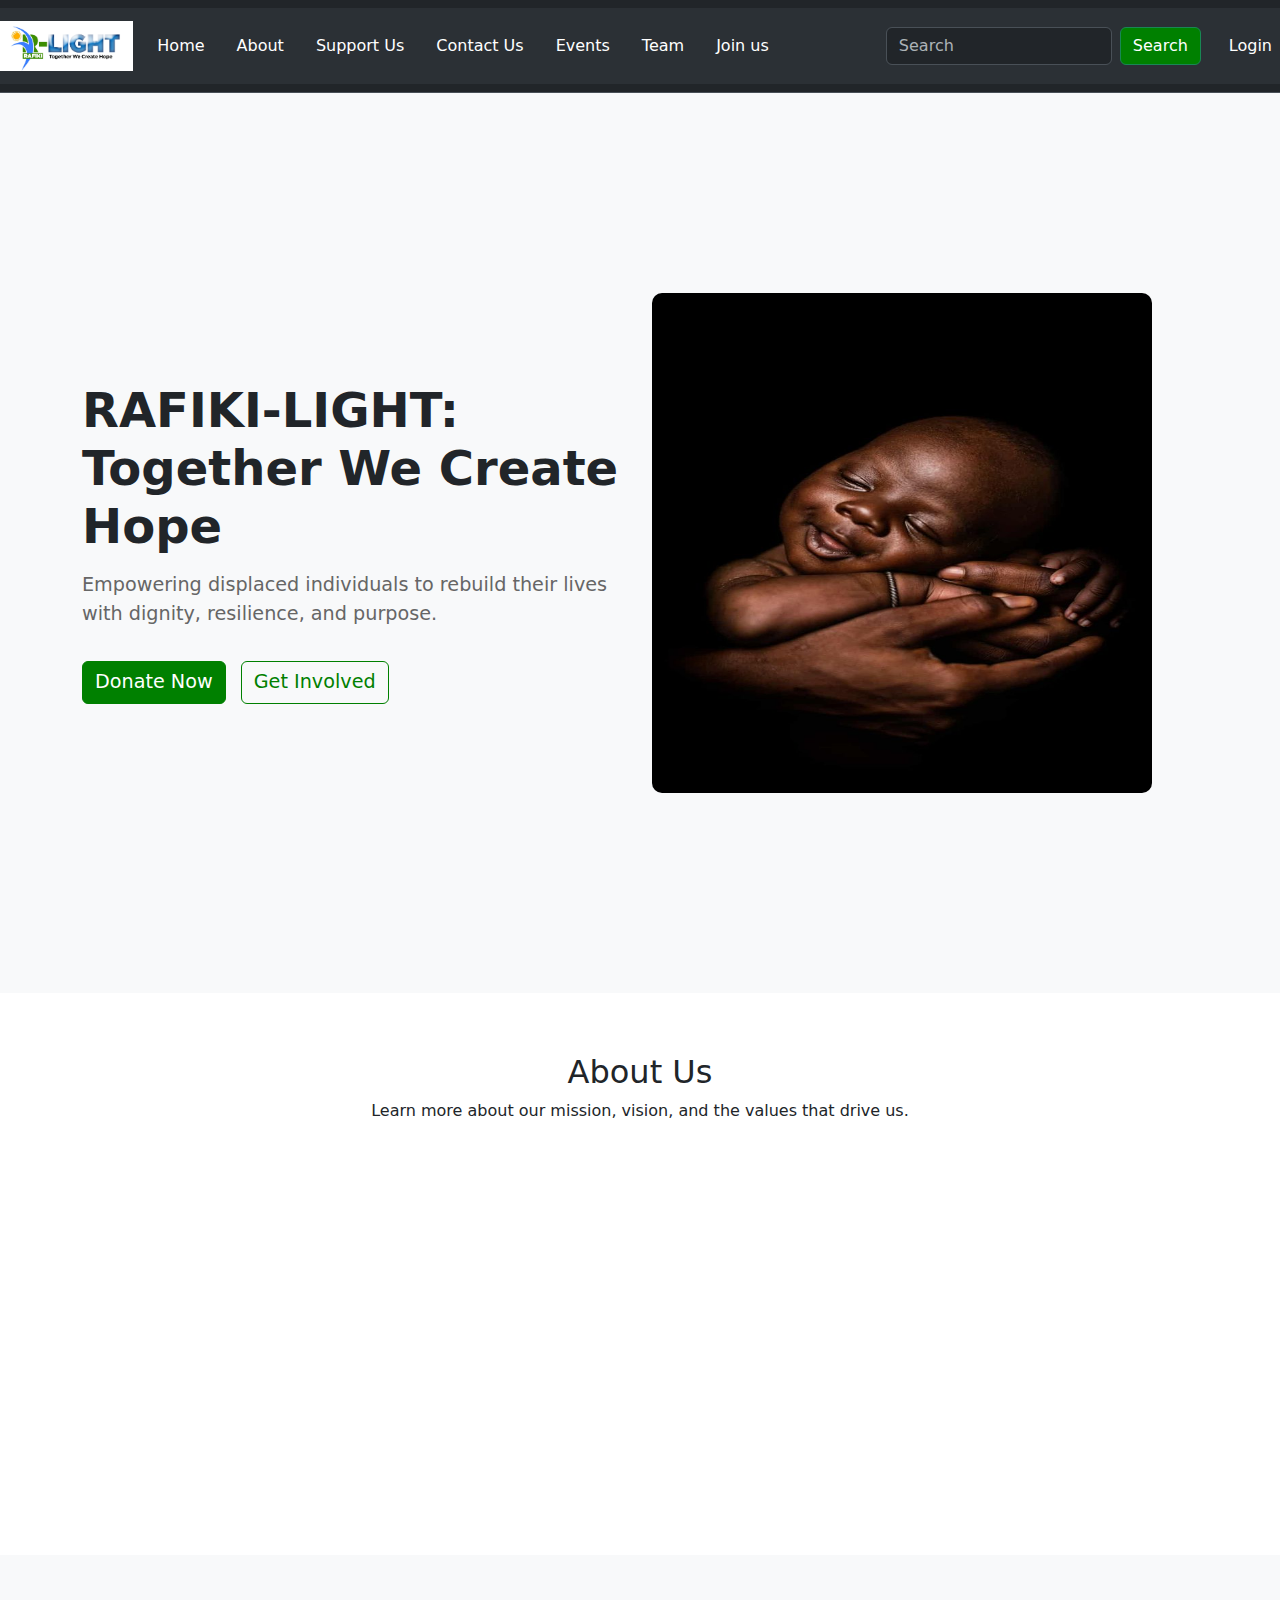
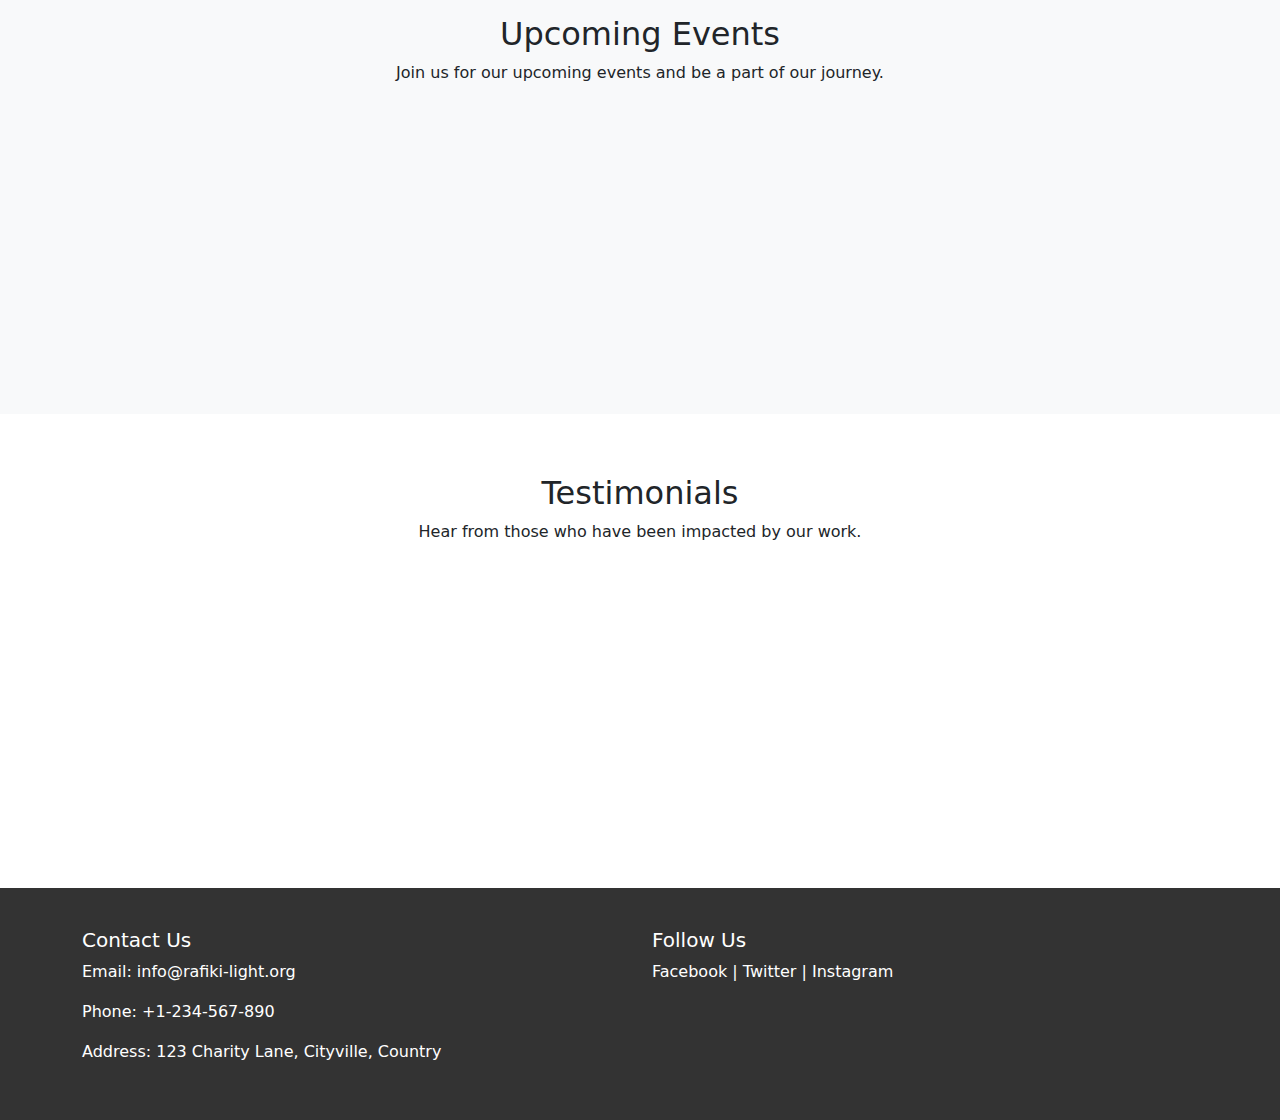
==== index.html @ 70f591a1 "Updated the index.html" ====
<!DOCTYPE html>
<html lang="en">

<head>
  <meta charset="UTF-8">
  <link href="https://cdn.jsdelivr.net/npm/bootstrap@5.3.3/dist/css/bootstrap.min.css" rel="stylesheet"
    integrity="sha384-QWTKZyjpPEjISv5WaRU9OFeRpok6YctnYmDr5pNlyT2bRjXh0JMhjY6hW+ALEwIH" crossorigin="anonymous">
  <link rel="stylesheet" href="https://cdnjs.cloudflare.com/ajax/libs/font-awesome/6.4.0/css/all.min.css"
    integrity="sha512-6QuCu7/0iE19Alw6+5r5vQeXb5sFl5w1xk+zOe5Rf1jM4ie8/o0dA8y4gM/10bQ5GoQ2FNY0DxJ0wFqPY/yXsw=="
    crossorigin="anonymous" referrerpolicy="no-referrer">
  <link rel="stylesheet" href="https://cdnjs.cloudflare.com/ajax/libs/animate.css/4.1.1/animate.min.css"
    integrity="sha512-BtuQ3gABrPShv5c6JIsRjLp2wvODZJ2jMYRxLs5cbfVs+VGpJ5XCl7B0pCJmN61oaNG5tHnTvv7/FBlT5xDtfQ=="
    crossorigin="anonymous" referrerpolicy="no-referrer">
  <meta name="viewport" content="width=device-width, initial-scale=1.0">
  <title>Homepage</title>
  <link rel="stylesheet" href="css/styles.css">
  <style>
    .hero-section {
      display: flex;
      align-items: center;
      justify-content: space-between;
      padding: 100px 0;
      background-color: #f8f9fa;
      min-height: 100vh;
    }

    .hero-content {
      max-width: 50%;
    }

    .hero-content h1 {
      font-size: 3rem;
      font-weight: bold;
      margin-bottom: 1rem;
    }

    .hero-content p {
      font-size: 1.2rem;
      color: #666;
      margin-bottom: 2rem;
    }

    .hero-buttons a {
      margin-right: 10px;
      font-size: 1.2rem;
      background-color: green;
      border-color: green;
      color: white;
    }

    .hero-buttons a.btn-outline-primary {
      background-color: transparent;
      color: green;
      border-color: green;
    }

    .hero-buttons a:hover {
      background-color: darkgreen;
      border-color: darkgreen;
      color: white;
    }

    .hero-image img {
      max-width: 100%;
      height: 500px;
      width: 500px;
      border-radius: 10px;
    }

    .section {
      padding: 60px 0;
    }

    .section-title {
      text-align: center;
      margin-bottom: 40px;
    }

    .testimonial {
      background-color: #020d18;
      padding: 20px;
      border-radius: 5px;
      margin-bottom: 20px;
    }

    .testimonial p {
      font-size: 1rem;
      color: #fff;
    }

    .testimonial h5 {
      margin-top: 10px;
      font-weight: bold;
      color: #fff;
    }

    .testimonial .position {
      color: #fff;
    }

    footer {
      background-color: #333;
      color: #fff;
      padding: 40px 0;
    }

    footer a {
      color: #fff;
      text-decoration: none;
    }

    .scroll-fade {
      opacity: 0;
      transition: opacity 0.6s ease-in-out;
    }
    .testimonial:hover {
      background-color: green;
      color: #fff;
    }

    .scroll-fade.show {
      opacity: 1;
    }

    .btn {
      background-color: green;
      color: #ffff;
    }
  </style>
</head>

<body>
  <!-- Navbar -->
  <nav class="navbar bg-dark border-bottom border-body" data-bs-theme="dark">
    <nav class="navbar navbar-expand-lg bg-body-tertiary container-fluid">
      <a class="navbar-brand" href="#">
        <img src="images/logo.jpg" alt="Rafiki-Light" style="height: 50px;">
      </a>
      <button class="navbar-toggler" type="button" data-bs-toggle="collapse" data-bs-target="#navbarNavDropdown"
        aria-controls="navbarNavDropdown" aria-expanded="false" aria-label="Toggle navigation">
        <span class="navbar-toggler-icon"></span>
      </button>
      <div class="collapse navbar-collapse" id="navbarNavDropdown">
        <ul class="navbar-nav me-auto mb-2 mb-lg-0">
          <li class="nav-item">
            <a class="nav-link active me-3" aria-current="page" href="index.html">Home</a>
          </li>
          <li class="nav-item">
            <a class="nav-link active me-3" aria-current="page" href="pages/about_us.html">About</a>
          </li>
          <li class="nav-item">
            <a class="nav-link active me-3" aria-current="page" href="pages/support.html">Support Us</a>
          </li>
          <li class="nav-item">
            <a class="nav-link active me-3" aria-current="page" href="pages/contact.html">Contact Us</a>
          </li>
          <li class="nav-item">
            <a class="nav-link active me-3" aria-current="page" href="pages/events.html">Events</a>
          </li>

          <li class="nav-item">
            <a class="nav-link active me-3" aria-current="page" href="pages/team.html">Team</a>
          </li>

          <li class="nav-item">
            <a class="nav-link active me-3" aria-current="page" href="pages/join.html">Join us</a>
          </li>
        </ul>
        <form class="d-flex me-3" role="search">
          <input class="form-control me-2" type="search" placeholder="Search" aria-label="Search">
          <button class="btn btn-outline-success" type="submit">Search</button>
        </form>
        <ul class="navbar-nav">
          <li class="nav-item">
            <a class="nav-link active" aria-current="page" href="auth/login.html">
              <i class="fas fa-sign-in-alt me-1"></i> Login
            </a>
          </li>
        </ul>
      </div>
    </nav>
  </nav>

  <!-- Hero Section -->
  <section class="hero-section container-fluid">
    <div class="container">
      <div class="row align-items-center">
        <div class="hero-content col-lg-6">
          <h1>RAFIKI-LIGHT: Together We Create Hope</h1>
          <p>Empowering displaced individuals to rebuild their lives with dignity, resilience, and purpose.</p>
          <div class="hero-buttons">
            <a href="pages/donate.html" class="btn btn-primary">Donate Now</a>
            <a href="pages/involve.html" class="btn btn-outline-primary">Get Involved</a>
          </div>
        </div>
        <div class="hero-image col-lg-6">
          <img src="images/bg2.jpg" alt="People Smiling">
        </div>
      </div>
    </div>
  </section>

  <!-- About Us Section -->
  <section class="about-section section">
    <div class="container">
      <div class="section-title">
        <h2>About Us</h2>
        <p>Learn more about our mission, vision, and the values that drive us.</p>
      </div>
      <div class="row">
        <div class="col-md-6 scroll-fade">
          <h3>Our Mission</h3>
          <p>To empower displaced individuals trapped in trauma to rebuild their lives 
            by providing the necessary support, resources, and opportunities. 
            We believe in the power of redemption and the potential for transformation in every individual.</p>
        </div>
        <div class="col-md-6 scroll-fade">
          <h3>Our Vision</h3>
          <p>A world where every individual, regardless of their past, 
            has the opportunity to rebuild their life with dignity, resilience, and a renewed sense of purpose.</p>
        </div>

        <div class="col-md-6 scroll-fade">
          <h3>Our Impact</h3>
          <p>Through our community engagement initiatives, we have helped countless individuals overcome 
            their challenges and build a brighter future.
            We are committed to offering a second chance to those in need, enabling them to rise above their
            circumstances and achieve their full potential.
          </p>
        </div>
      </div>
    </div>
  </section>

  <!-- Events Section -->
  <section class="events-section section bg-light">
    <div class="container">
      <div class="section-title">
        <h2>Upcoming Events</h2>
        <p>Join us for our upcoming events and be a part of our journey.</p>
      </div>
      <div class="row">
        <!-- Example Event -->
        <div class="col-md-4 scroll-fade">
          <div class="event">
            <h4>Charity Gala</h4>
            <p>Date: March 25, 2024</p>
            <p>Location: Grand Hall, City Center</p>
            <p>Description: An evening of celebration and fundraising to support our initiatives. Join us for a night of entertainment, inspiration, and community spirit.</p>
          </div>
        </div>
        <!-- Add more events as needed -->
      </div>
    </div>
  </section>

  <!-- Testimonials Section -->
  <section class="testimonials-section section">
    <div class="container">
      <div class="section-title">
        <h2>Testimonials</h2>
        <p>Hear from those who have been impacted by our work.</p>
      </div>
      <div class="row">
        <div class="col-md-4 scroll-fade">
          <div class="testimonial">
            <p>"Rafiki-Light has given me a new lease on life. The support and resources have been invaluable in helping me rebuild my future."</p>
            <h5>Jane Doe</h5>
            <p class="position">Beneficiary</p>
          </div>
        </div>
        <div class="col-md-4 scroll-fade">
          <div class="testimonial">
            <p>"Being involved with Rafiki-Light has been a life-changing experience. The impact we make together is truly inspiring."</p>
            <h5>John Smith</h5>
            <p class="position">Volunteer</p>
          </div>
        </div>
        <div class="col-md-4 scroll-fade">
          <div class="testimonial">
            <p>"I am proud to support Rafiki-Light. Their dedication to empowering individuals in need is making a real difference."</p>
            <h5>Emily Johnson</h5>
            <p class="position">Donor</p>
          </div>
        </div>
      </div>
    </div>
  </section>

  <!-- Footer -->
  <footer>
    <div class="container">
      <div class="row">
        <div class="col-md-6">
          <h5>Contact Us</h5>
          <p>Email: info@rafiki-light.org</p>
          <p>Phone: +1-234-567-890</p>
          <p>Address: 123 Charity Lane, Cityville, Country</p>
        </div>
        <div class="col-md-6">
          <h5>Follow Us</h5>
          <a href="#">Facebook</a> | <a href="#">Twitter</a> | <a href="#">Instagram</a>
        </div>
      </div>
    </div>
  </footer>

  <script src="https://cdn.jsdelivr.net/npm/@popperjs/core@2.11.6/dist/umd/popper.min.js" integrity="sha384-oBqDVmMz4fnFO9FDih9r78ZV4z0k3n4CllU4lU4hWv5r7xUro1Or7I4A0ry+qWZ1" crossorigin="anonymous"></script>
  <script src="https://cdn.jsdelivr.net/npm/bootstrap@5.3.3/dist/js/bootstrap.min.js" integrity="sha384-Oe28S1i4eTXQs+5K8oH03l9fh5DJ0gO9jwZB9F3ziOYwi4H0n6pLkUR4dSuM5aaO" crossorigin="anonymous"></script>
  <script src="js/scripts.js"></script>
</body>

</html>
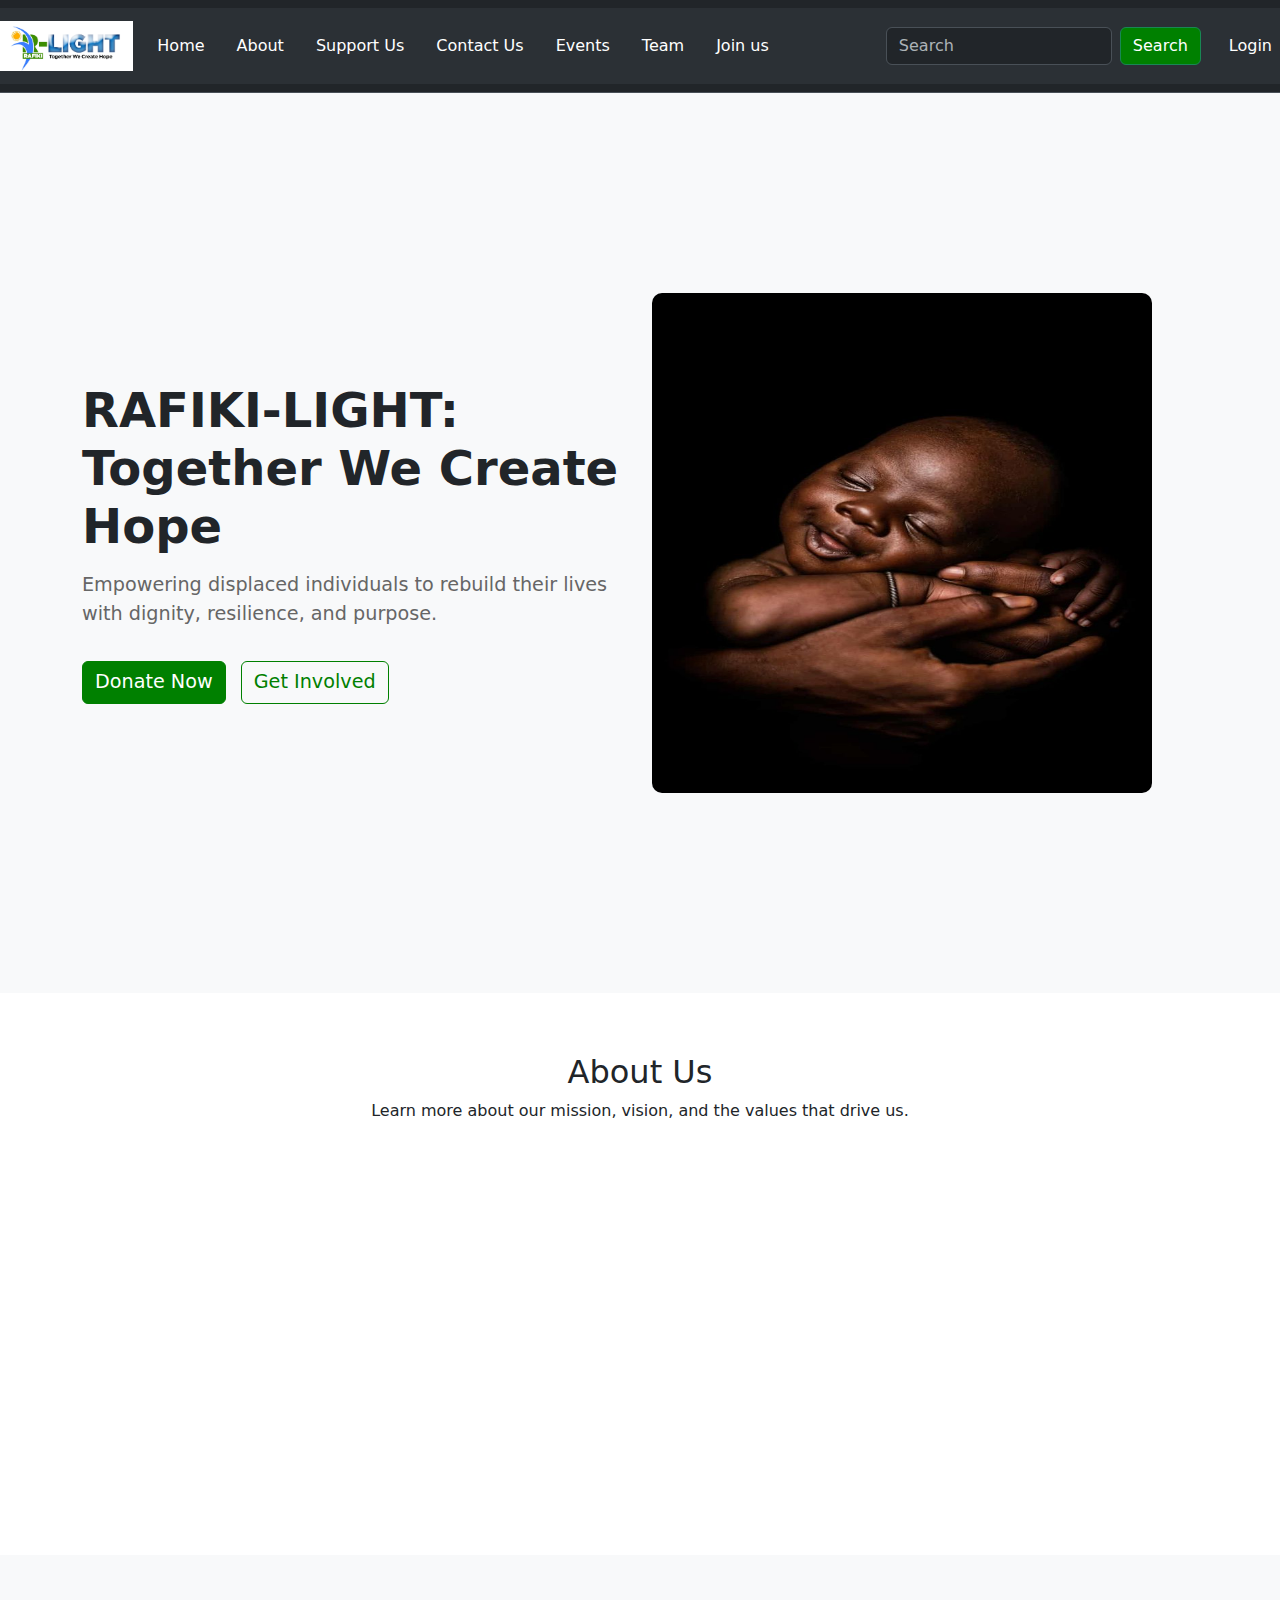
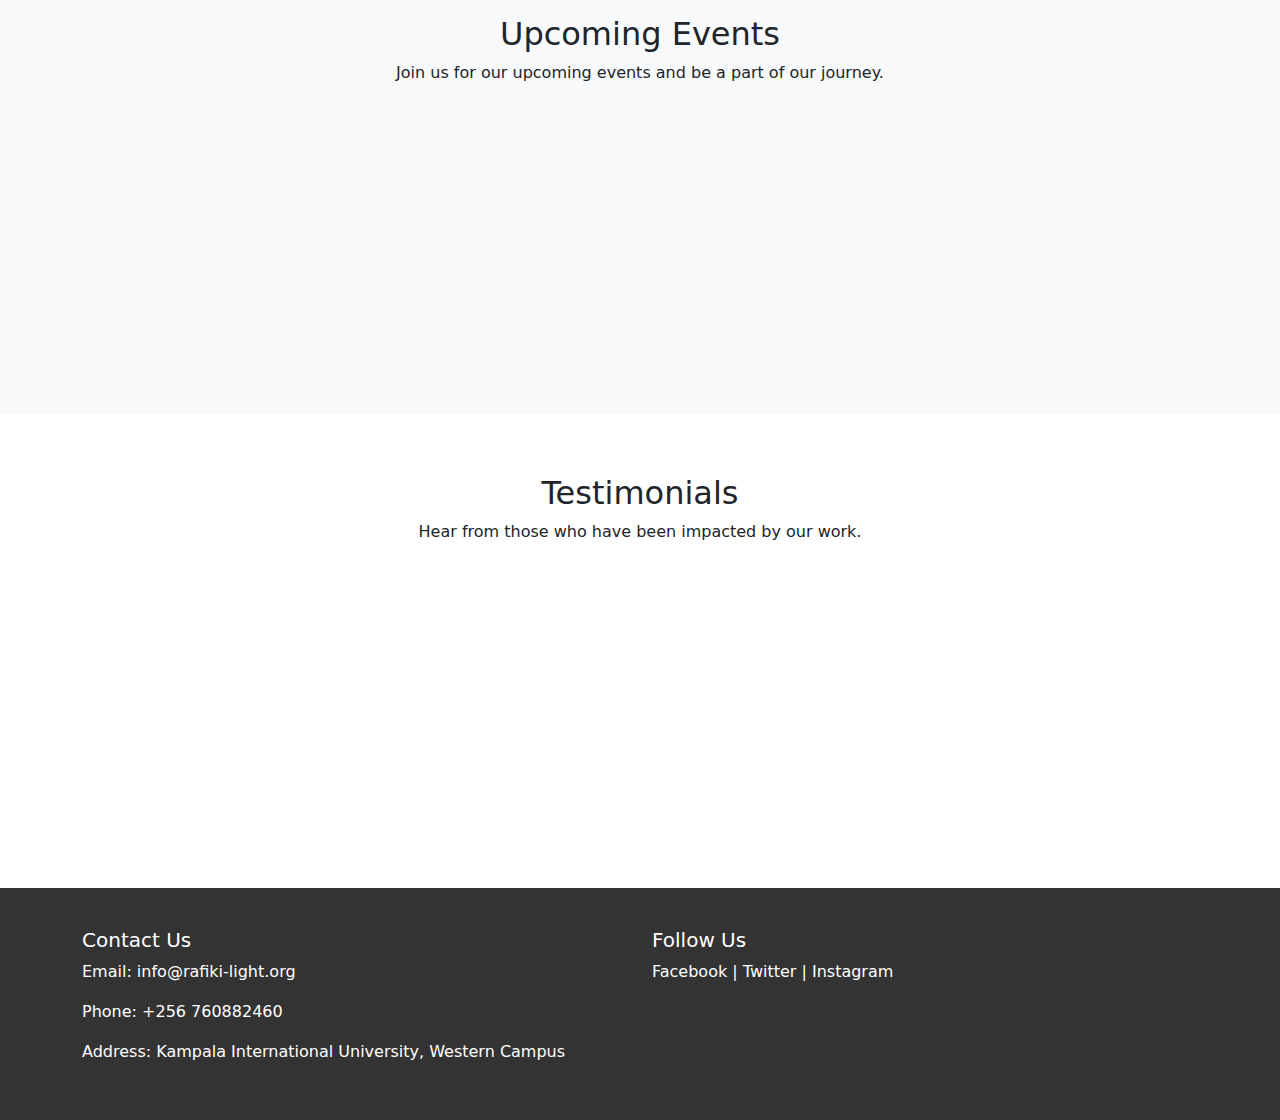
==== commit 4cb0784d: "Updated index.html again" ====
--- a/index.html
+++ b/index.html
@@ -294,12 +294,12 @@
         <div class="col-md-6">
           <h5>Contact Us</h5>
           <p>Email: info@rafiki-light.org</p>
-          <p>Phone: +1-234-567-890</p>
-          <p>Address: 123 Charity Lane, Cityville, Country</p>
+          <p>Phone: +256 760882460</p>
+          <p>Address: Kampala International University, Western Campus</p>
         </div>
         <div class="col-md-6">
           <h5>Follow Us</h5>
-          <a href="#">Facebook</a> | <a href="#">Twitter</a> | <a href="#">Instagram</a>
+          <a href="https://m.facebook.com/">Facebook</a> | <a href="https://twitter.com/rafik4262024">Twitter</a> | <a href="https://www.instagram.com/rafikilight/">Instagram</a>
         </div>
       </div>
     </div>
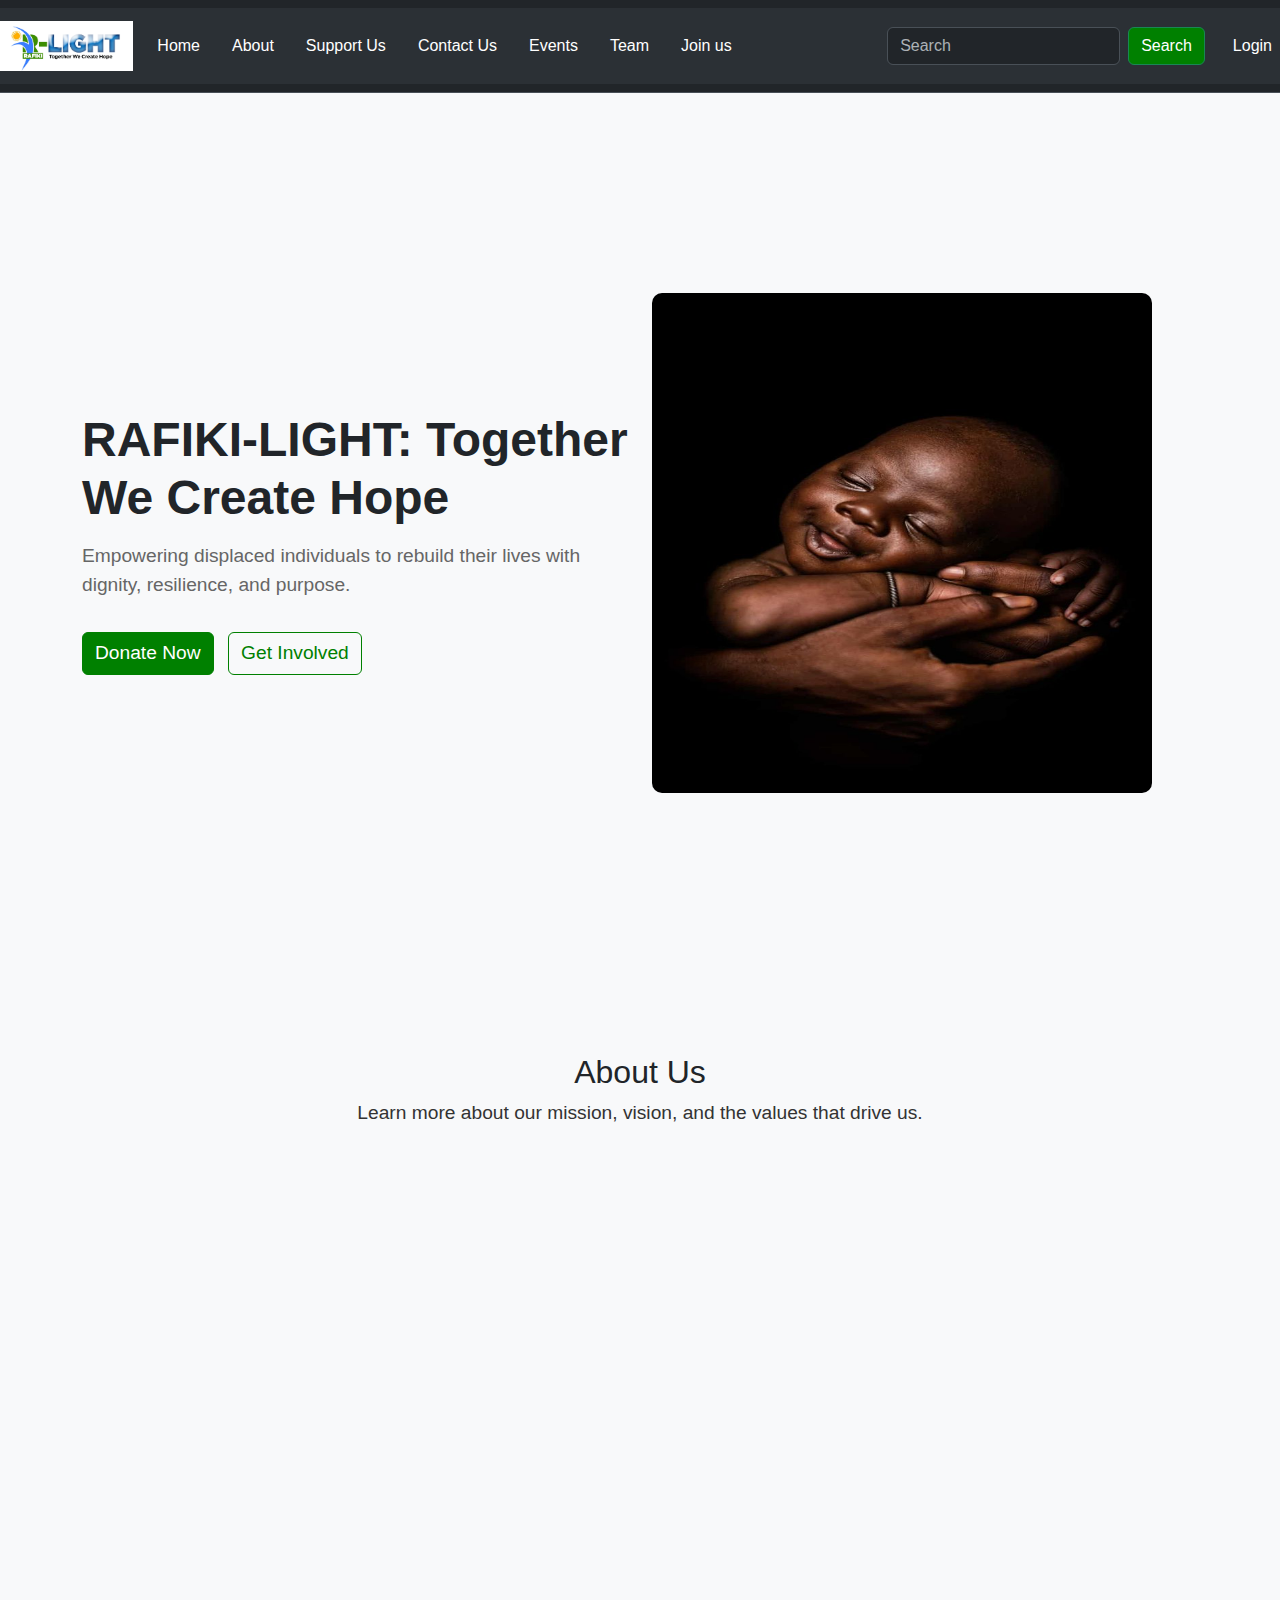
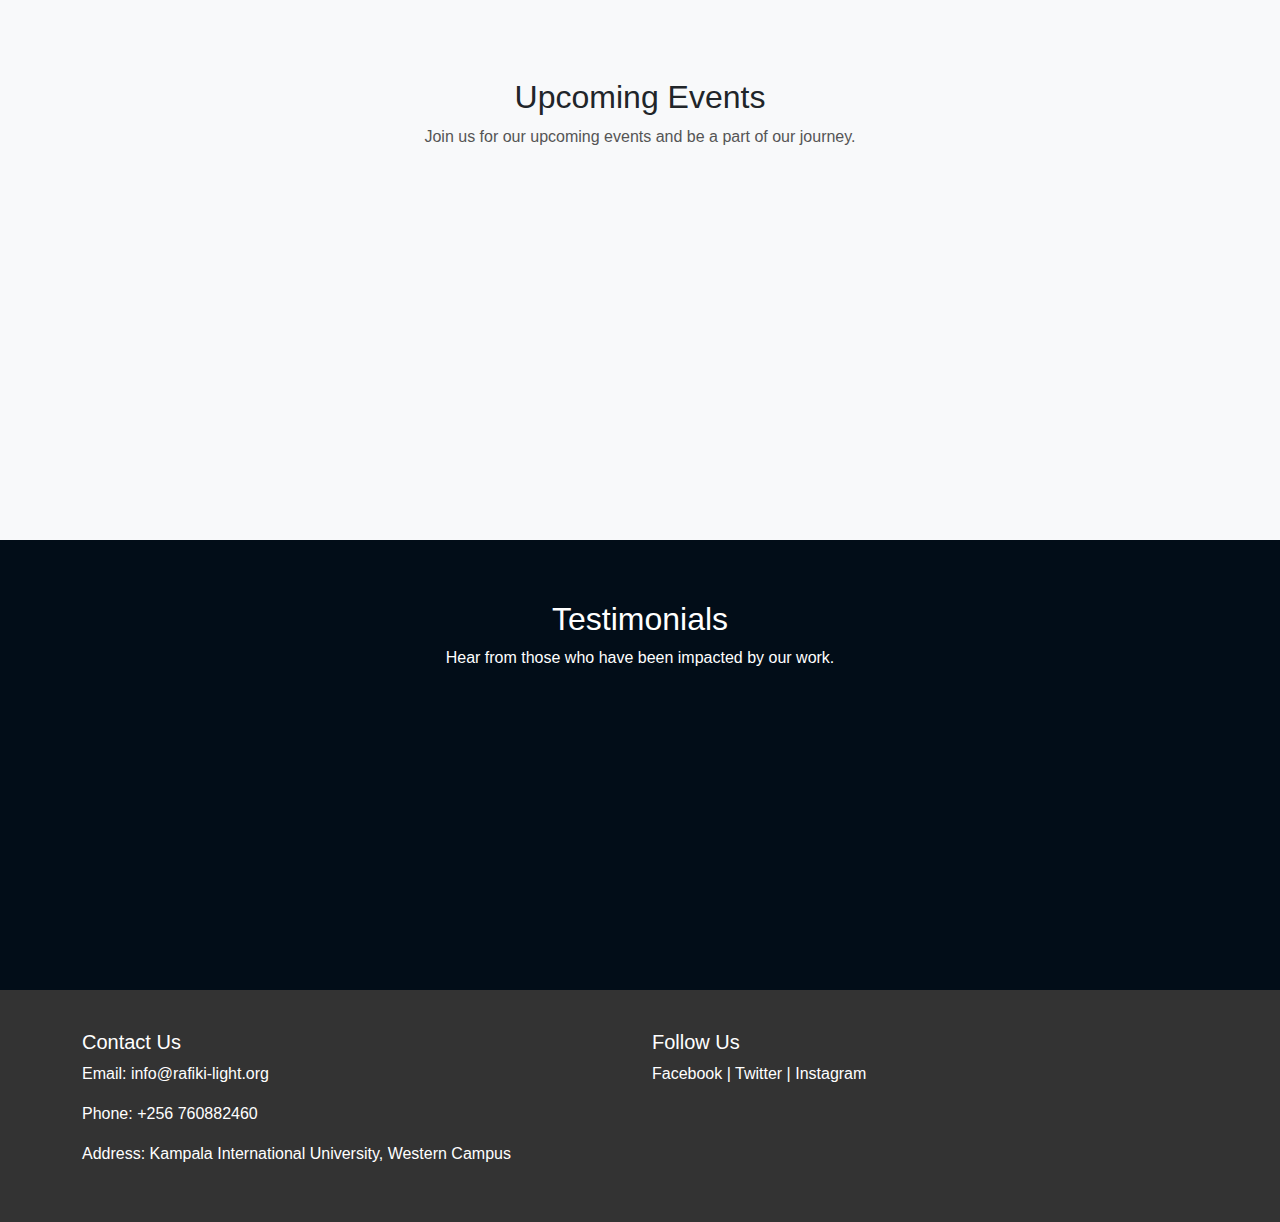
==== commit f53f13db: "Updates index.html" ====
--- a/index.html
+++ b/index.html
@@ -15,6 +15,11 @@
   <title>Homepage</title>
   <link rel="stylesheet" href="css/styles.css">
   <style>
+    body {
+  font-family: Arial, sans-serif;
+  margin: 0;
+  padding: 0;
+}
     .hero-section {
       display: flex;
       align-items: center;
@@ -67,6 +72,44 @@
       border-radius: 10px;
     }
 
+    
+/* About Us Section */
+.about-section {
+  background-color: #f8f9fa; /* Light background for contrast */
+}
+
+.about-section h3 {
+  font-size: 1.8rem;
+  margin-bottom: 15px;
+}
+
+.about-section p {
+  font-size: 1.2rem;
+  color: #333;
+}
+
+    /* Events Section */
+.events-section {
+  background-color: #e9ecef; /* Slightly different background for distinction */
+}
+
+.events-section .event {
+  background-color: #fff;
+  padding: 20px;
+  border-radius: 8px;
+  box-shadow: 0 2px 4px rgba(0, 0, 0, 0.1);
+  margin-bottom: 20px;
+}
+
+.events-section h4 {
+  font-size: 1.5rem;
+  margin-bottom: 10px;
+}
+
+.events-section p {
+  font-size: 1rem;
+  color: #555;
+}
     .section {
       padding: 60px 0;
     }
@@ -76,6 +119,32 @@
       margin-bottom: 40px;
     }
 
+    
+/* Testimonials Section */
+.testimonials-section {
+  background-color: #020d18; /* Dark background for contrast */
+  color: #fff;
+}
+
+.testimonials-section .testimonial {
+  background-color: #1a202c; /* Slightly lighter dark background */
+  padding: 20px;
+  border-radius: 5px;
+  margin-bottom: 20px;
+}
+
+.testimonials-section p {
+  font-size: 1rem;
+}
+
+.testimonials-section h5 {
+  margin-top: 10px;
+  font-weight: bold;
+}
+
+.testimonials-section .position {
+  color: #ddd; /* Lighter color for the position text */
+}
     .testimonial {
       background-color: #020d18;
       padding: 20px;
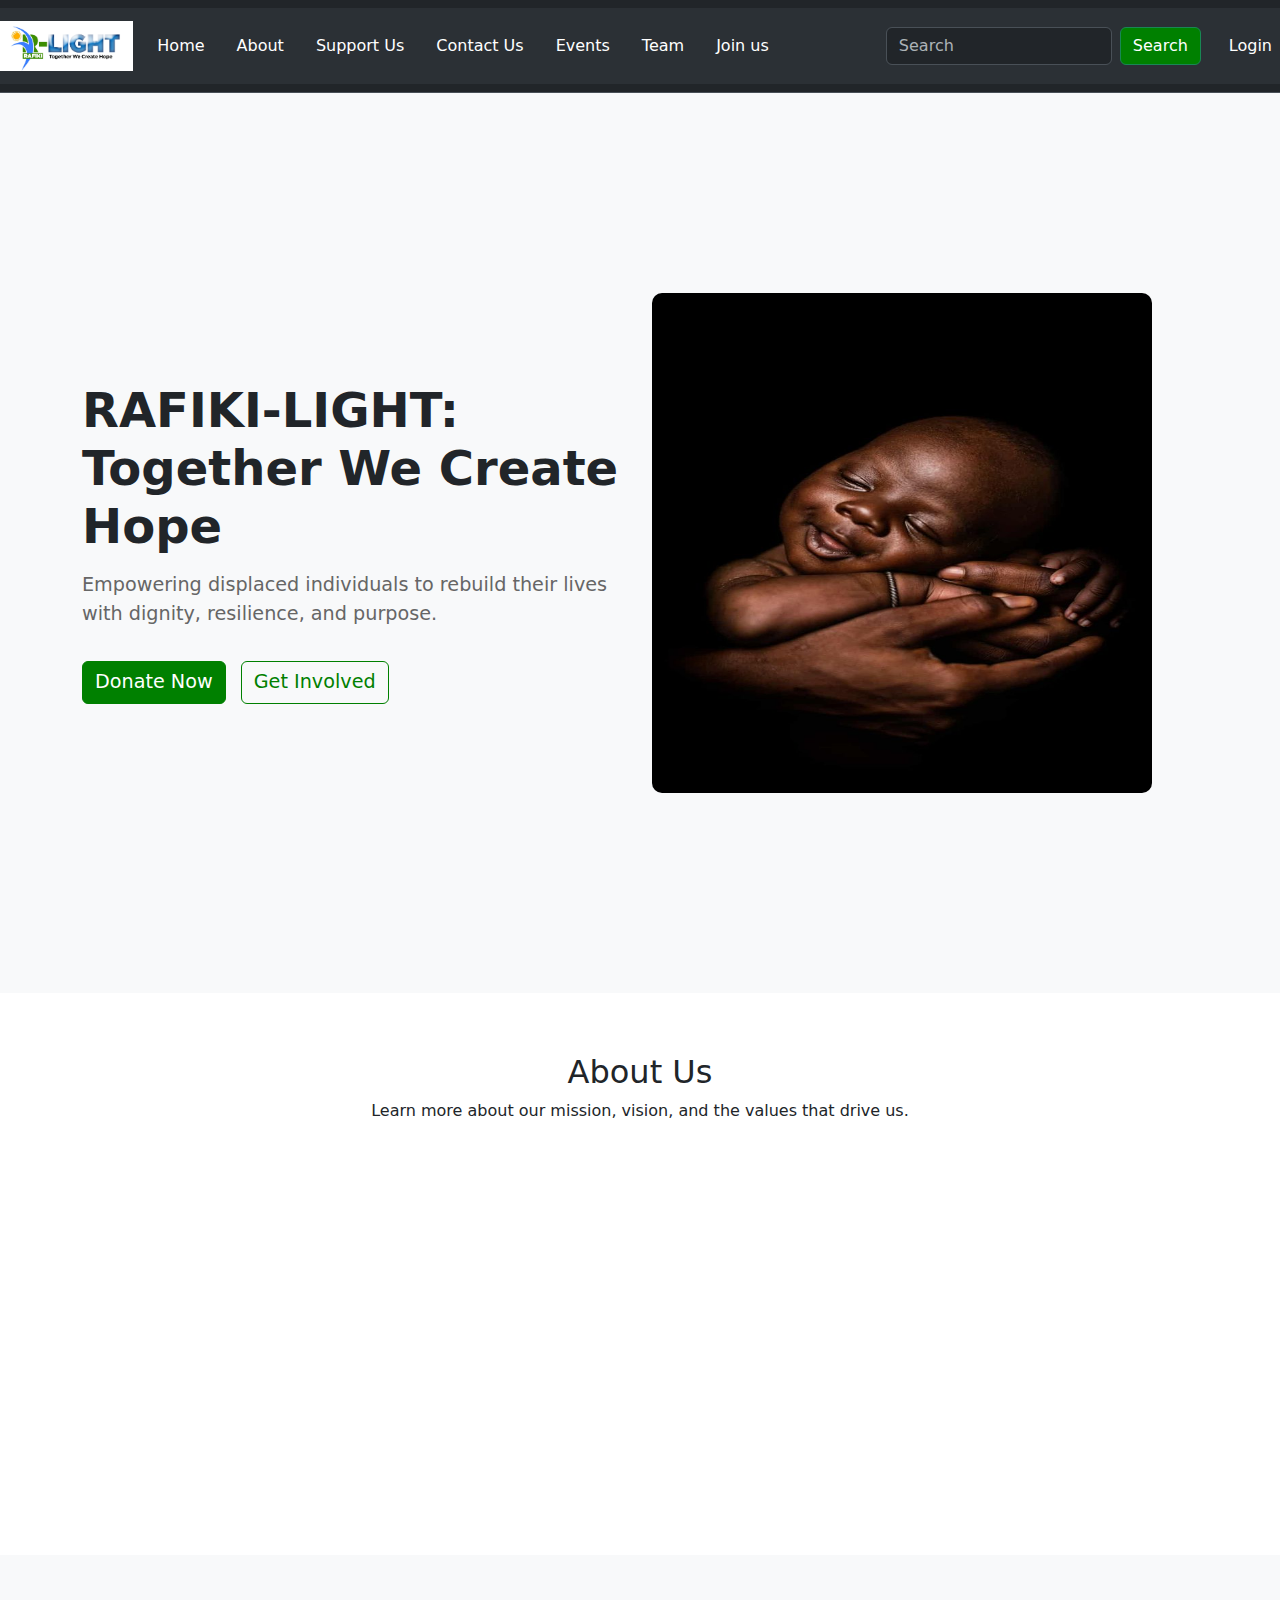
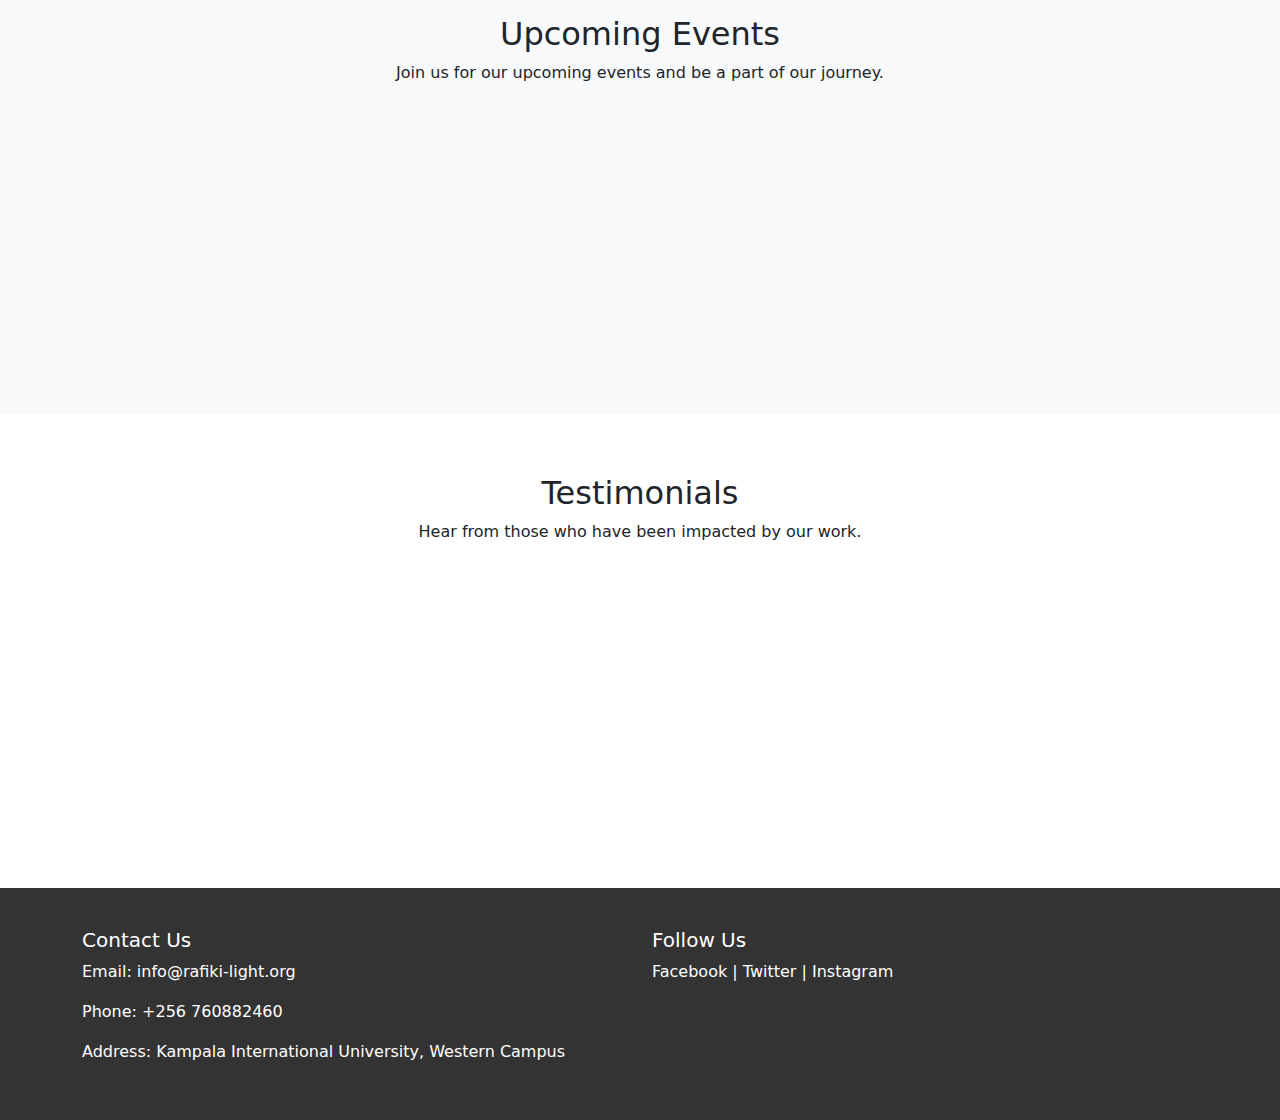
==== commit 17d6c2ea: "styles" ====
--- a/index.html
+++ b/index.html
@@ -14,12 +14,7 @@
   <meta name="viewport" content="width=device-width, initial-scale=1.0">
   <title>Homepage</title>
   <link rel="stylesheet" href="css/styles.css">
-  <style>
-    body {
-  font-family: Arial, sans-serif;
-  margin: 0;
-  padding: 0;
-}
+ <style>
     .hero-section {
       display: flex;
       align-items: center;
@@ -72,44 +67,6 @@
       border-radius: 10px;
     }
 
-    
-/* About Us Section */
-.about-section {
-  background-color: #f8f9fa; /* Light background for contrast */
-}
-
-.about-section h3 {
-  font-size: 1.8rem;
-  margin-bottom: 15px;
-}
-
-.about-section p {
-  font-size: 1.2rem;
-  color: #333;
-}
-
-    /* Events Section */
-.events-section {
-  background-color: #e9ecef; /* Slightly different background for distinction */
-}
-
-.events-section .event {
-  background-color: #fff;
-  padding: 20px;
-  border-radius: 8px;
-  box-shadow: 0 2px 4px rgba(0, 0, 0, 0.1);
-  margin-bottom: 20px;
-}
-
-.events-section h4 {
-  font-size: 1.5rem;
-  margin-bottom: 10px;
-}
-
-.events-section p {
-  font-size: 1rem;
-  color: #555;
-}
     .section {
       padding: 60px 0;
     }
@@ -119,32 +76,6 @@
       margin-bottom: 40px;
     }
 
-    
-/* Testimonials Section */
-.testimonials-section {
-  background-color: #020d18; /* Dark background for contrast */
-  color: #fff;
-}
-
-.testimonials-section .testimonial {
-  background-color: #1a202c; /* Slightly lighter dark background */
-  padding: 20px;
-  border-radius: 5px;
-  margin-bottom: 20px;
-}
-
-.testimonials-section p {
-  font-size: 1rem;
-}
-
-.testimonials-section h5 {
-  margin-top: 10px;
-  font-weight: bold;
-}
-
-.testimonials-section .position {
-  color: #ddd; /* Lighter color for the position text */
-}
     .testimonial {
       background-color: #020d18;
       padding: 20px;
@@ -156,6 +87,7 @@
       font-size: 1rem;
       color: #fff;
     }
+    
 
     .testimonial h5 {
       margin-top: 10px;
@@ -182,7 +114,7 @@
       opacity: 0;
       transition: opacity 0.6s ease-in-out;
     }
-    .testimonial:hover {
+    .testimonial:hover{
       background-color: green;
       color: #fff;
     }
@@ -190,8 +122,7 @@
     .scroll-fade.show {
       opacity: 1;
     }
-
-    .btn {
+    .btn{
       background-color: green;
       color: #ffff;
     }
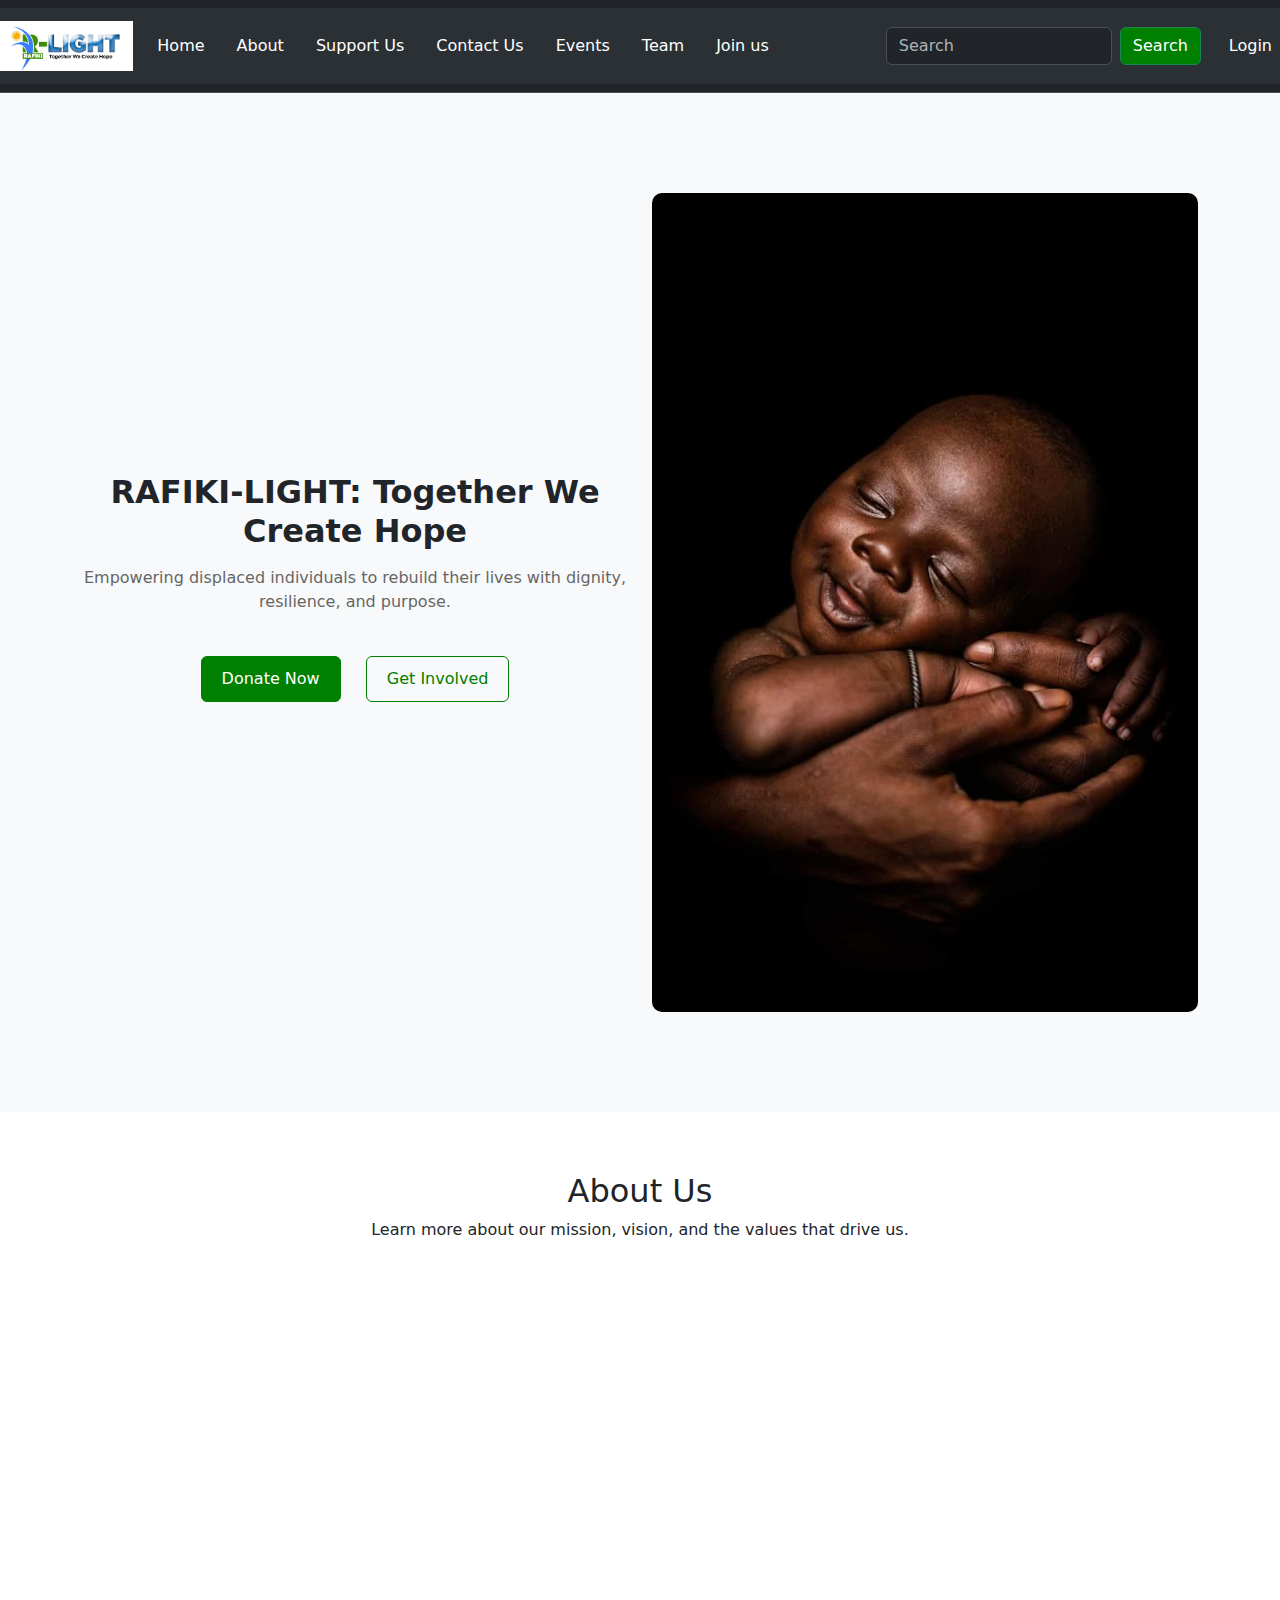
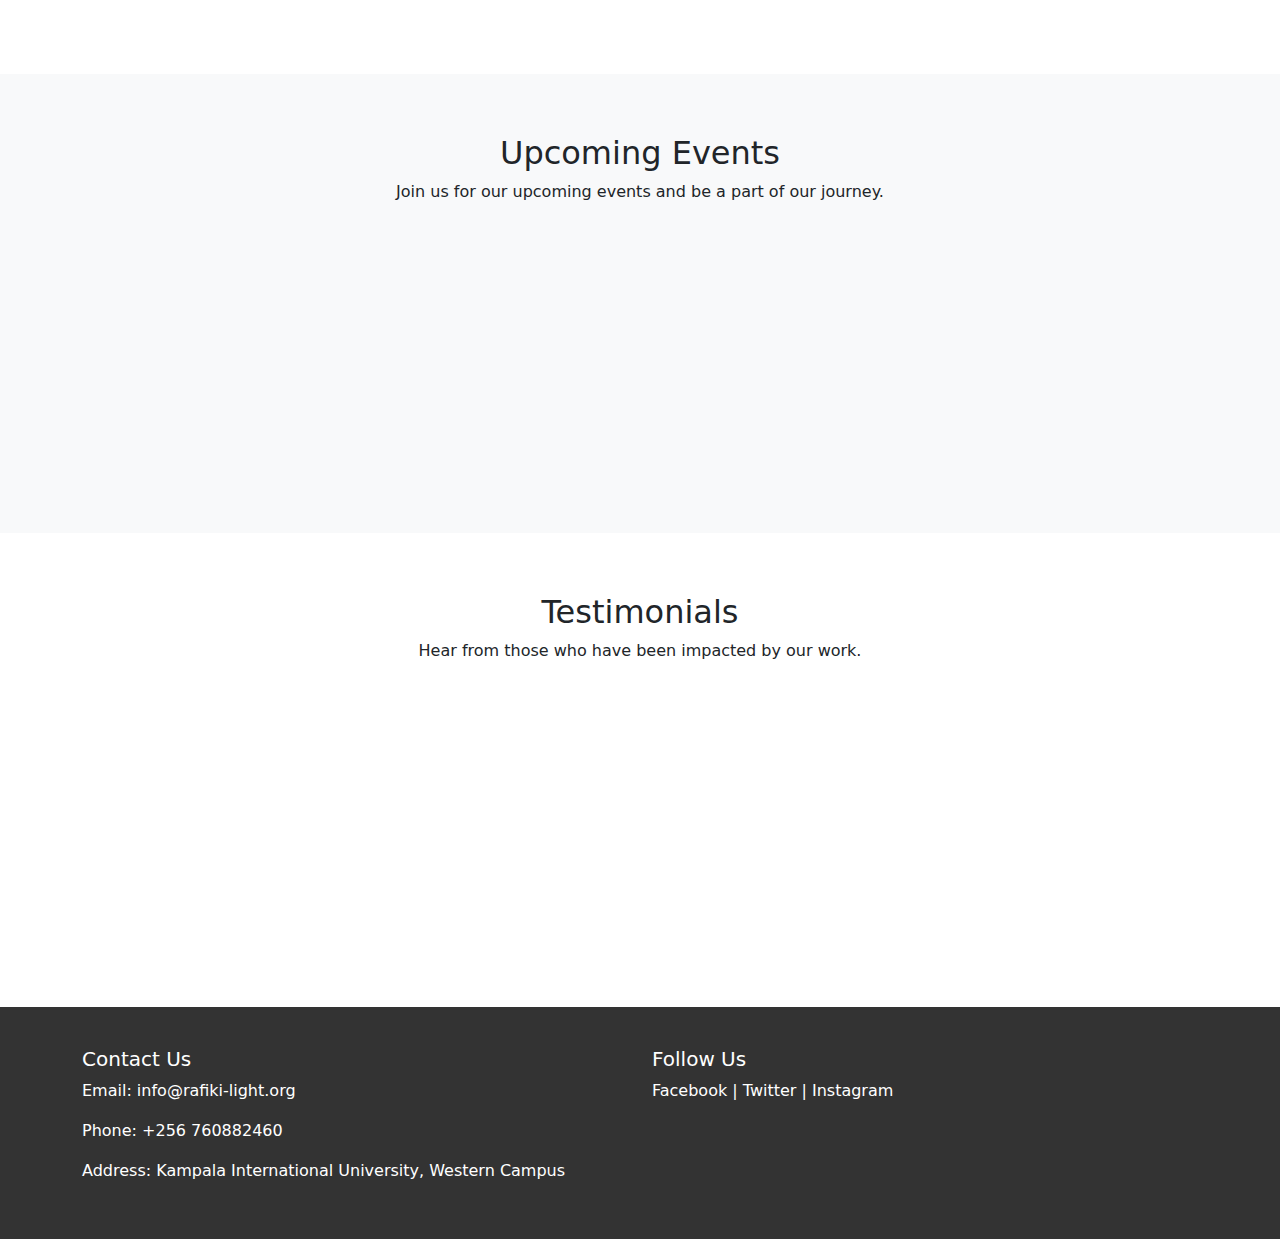
==== commit 459c440c: "Update index.html, responsive" ====
--- a/index.html
+++ b/index.html
@@ -22,30 +22,35 @@
       padding: 100px 0;
       background-color: #f8f9fa;
       min-height: 100vh;
+      flex-direction: column;
+      text-align: center;
     }
 
     .hero-content {
-      max-width: 50%;
+      max-width: 90%;
+      margin-bottom: 20px;
     }
 
     .hero-content h1 {
-      font-size: 3rem;
+      font-size: 2rem;
       font-weight: bold;
       margin-bottom: 1rem;
     }
 
     .hero-content p {
-      font-size: 1.2rem;
+      font-size: 1rem;
       color: #666;
       margin-bottom: 2rem;
     }
 
     .hero-buttons a {
-      margin-right: 10px;
-      font-size: 1.2rem;
+      margin: 10px;
+      font-size: 1rem;
       background-color: green;
       border-color: green;
       color: white;
+      display: inline-block;
+      padding: 10px 20px;
     }
 
     .hero-buttons a.btn-outline-primary {
@@ -62,13 +67,12 @@
 
     .hero-image img {
       max-width: 100%;
-      height: 500px;
-      width: 500px;
+      height: auto;
       border-radius: 10px;
     }
 
     .section {
-      padding: 60px 0;
+      padding: 60px 20px;
     }
 
     .section-title {
@@ -87,7 +91,6 @@
       font-size: 1rem;
       color: #fff;
     }
-    
 
     .testimonial h5 {
       margin-top: 10px;
@@ -102,7 +105,7 @@
     footer {
       background-color: #333;
       color: #fff;
-      padding: 40px 0;
+      padding: 40px 20px;
     }
 
     footer a {
@@ -114,7 +117,8 @@
       opacity: 0;
       transition: opacity 0.6s ease-in-out;
     }
-    .testimonial:hover{
+
+    .testimonial:hover {
       background-color: green;
       color: #fff;
     }
@@ -122,9 +126,57 @@
     .scroll-fade.show {
       opacity: 1;
     }
-    .btn{
+
+    .btn {
       background-color: green;
-      color: #ffff;
+      color: #fff;
+    }
+
+    /* Responsive adjustments */
+    @media (max-width: 768px) {
+      .hero-section {
+        padding: 50px 0;
+      }
+
+      .hero-content h1 {
+        font-size: 1.5rem;
+      }
+
+      .hero-content p {
+        font-size: 0.9rem;
+      }
+
+      .hero-buttons a {
+        font-size: 0.9rem;
+        padding: 8px 16px;
+      }
+    }
+
+    @media (max-width: 576px) {
+      .hero-content h1 {
+        font-size: 1.2rem;
+      }
+
+      .hero-content p {
+        font-size: 0.8rem;
+      }
+
+      .hero-buttons a {
+        font-size: 0.8rem;
+        padding: 6px 12px;
+      }
+
+      .testimonial p {
+        font-size: 0.9rem;
+      }
+
+      .section-title h2 {
+        font-size: 1.5rem;
+      }
+
+      footer {
+        padding: 20px;
+      }
     }
   </style>
 </head>
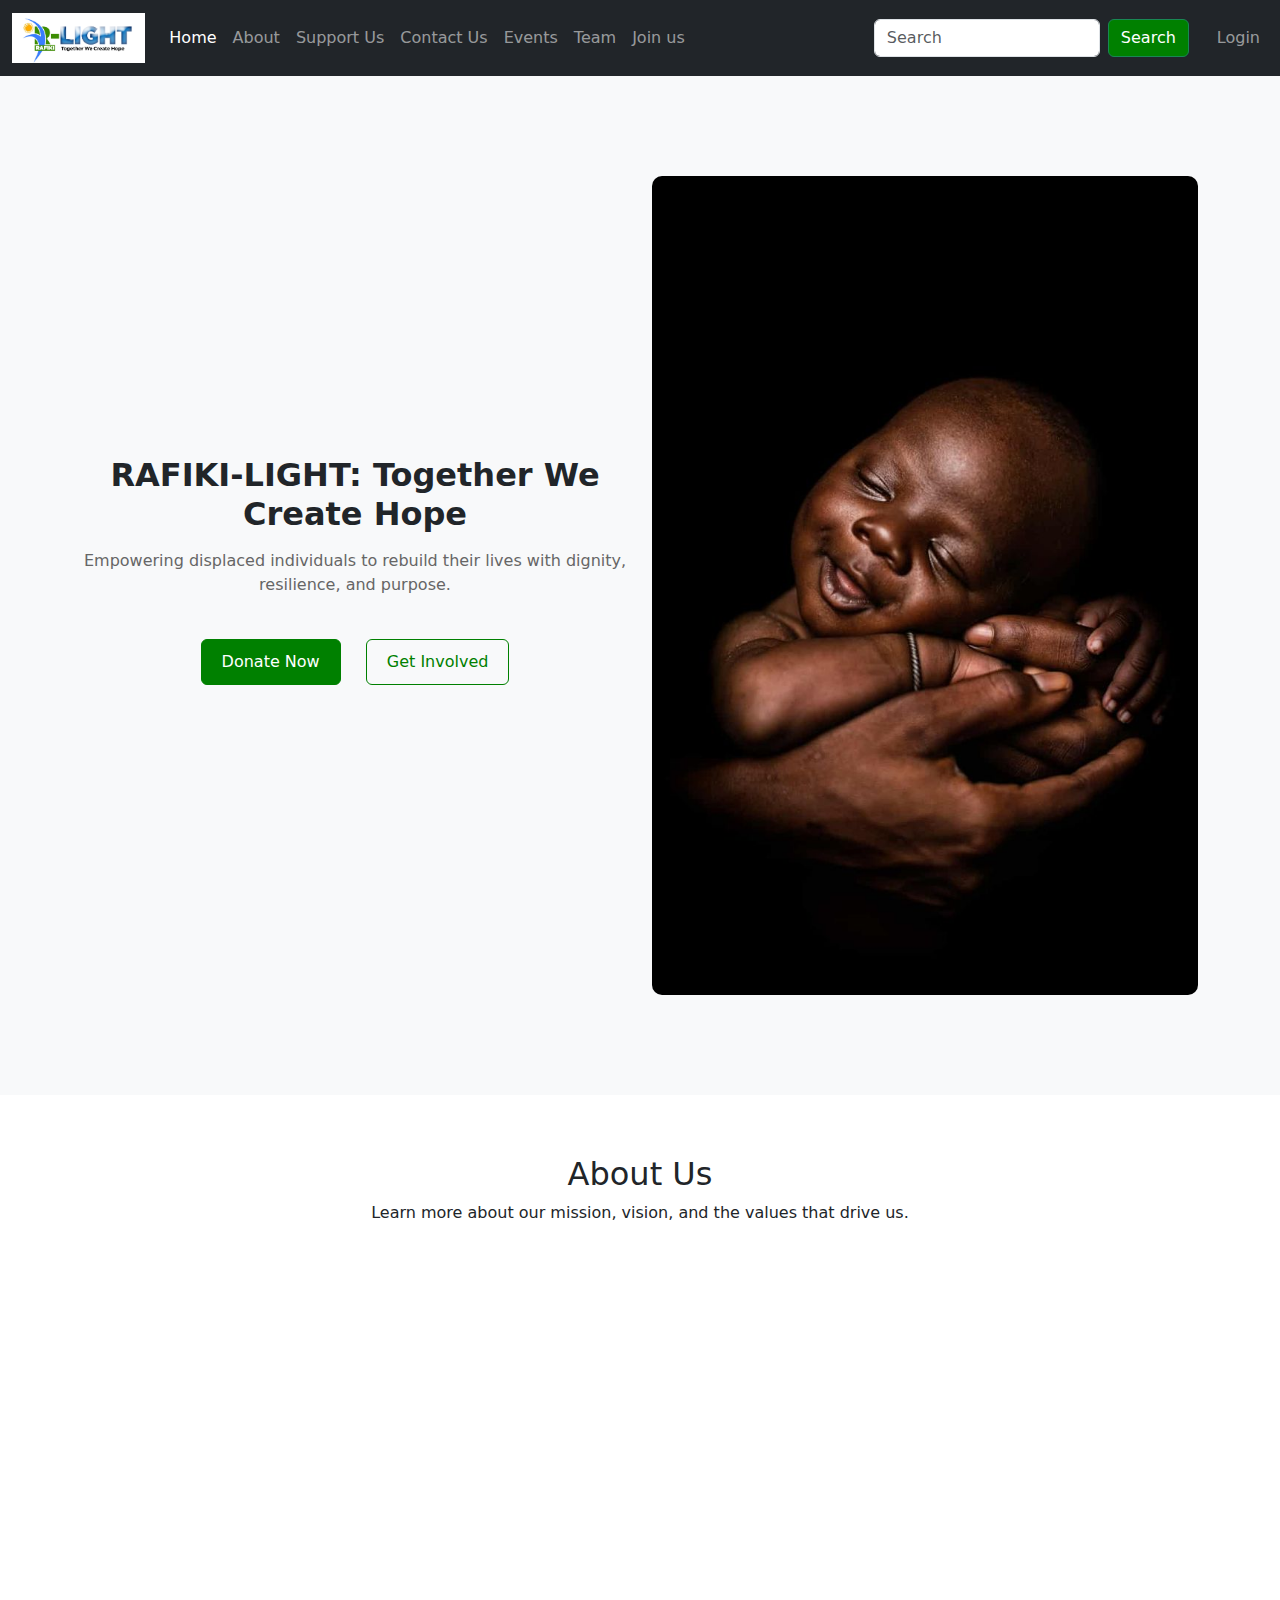
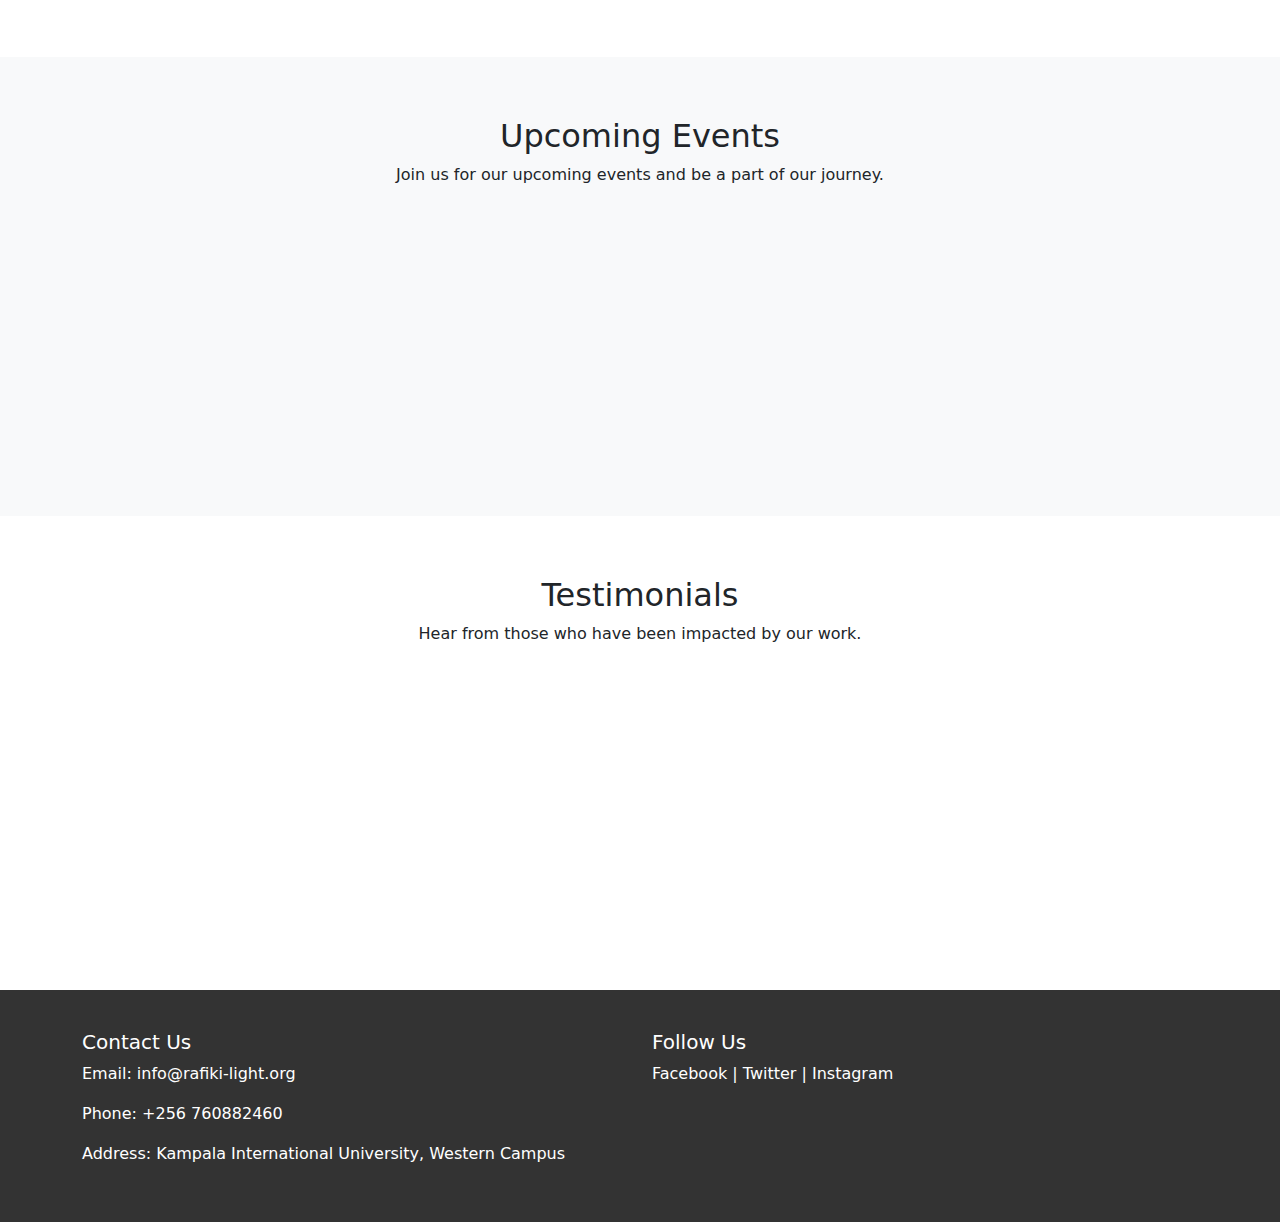
==== commit a4fd953f: "nav bar" ====
--- a/index.html
+++ b/index.html
@@ -182,56 +182,54 @@
 </head>
 
 <body>
-  <!-- Navbar -->
-  <nav class="navbar bg-dark border-bottom border-body" data-bs-theme="dark">
-    <nav class="navbar navbar-expand-lg bg-body-tertiary container-fluid">
-      <a class="navbar-brand" href="#">
-        <img src="images/logo.jpg" alt="Rafiki-Light" style="height: 50px;">
-      </a>
-      <button class="navbar-toggler" type="button" data-bs-toggle="collapse" data-bs-target="#navbarNavDropdown"
-        aria-controls="navbarNavDropdown" aria-expanded="false" aria-label="Toggle navigation">
-        <span class="navbar-toggler-icon"></span>
-      </button>
-      <div class="collapse navbar-collapse" id="navbarNavDropdown">
-        <ul class="navbar-nav me-auto mb-2 mb-lg-0">
-          <li class="nav-item">
-            <a class="nav-link active me-3" aria-current="page" href="index.html">Home</a>
-          </li>
-          <li class="nav-item">
-            <a class="nav-link active me-3" aria-current="page" href="pages/about_us.html">About</a>
-          </li>
-          <li class="nav-item">
-            <a class="nav-link active me-3" aria-current="page" href="pages/support.html">Support Us</a>
-          </li>
-          <li class="nav-item">
-            <a class="nav-link active me-3" aria-current="page" href="pages/contact.html">Contact Us</a>
-          </li>
-          <li class="nav-item">
-            <a class="nav-link active me-3" aria-current="page" href="pages/events.html">Events</a>
-          </li>
-
-          <li class="nav-item">
-            <a class="nav-link active me-3" aria-current="page" href="pages/team.html">Team</a>
-          </li>
-
-          <li class="nav-item">
-            <a class="nav-link active me-3" aria-current="page" href="pages/join.html">Join us</a>
-          </li>
-        </ul>
-        <form class="d-flex me-3" role="search">
-          <input class="form-control me-2" type="search" placeholder="Search" aria-label="Search">
-          <button class="btn btn-outline-success" type="submit">Search</button>
-        </form>
-        <ul class="navbar-nav">
-          <li class="nav-item">
-            <a class="nav-link active" aria-current="page" href="auth/login.html">
-              <i class="fas fa-sign-in-alt me-1"></i> Login
-            </a>
-          </li>
-        </ul>
-      </div>
-    </nav>
-  </nav>
+ <!-- Navbar -->
+<nav class="navbar navbar-expand-lg navbar-dark bg-dark">
+  <div class="container-fluid">
+    <a class="navbar-brand" href="#">
+      <img src="images/logo.jpg" alt="Rafiki-Light" style="height: 50px;">
+    </a>
+    <button class="navbar-toggler" type="button" data-bs-toggle="collapse" data-bs-target="#navbarNavDropdown"
+      aria-controls="navbarNavDropdown" aria-expanded="false" aria-label="Toggle navigation">
+      <span class="navbar-toggler-icon"></span>
+    </button>
+    <div class="collapse navbar-collapse" id="navbarNavDropdown">
+      <ul class="navbar-nav me-auto mb-2 mb-lg-0">
+        <li class="nav-item">
+          <a class="nav-link active" aria-current="page" href="index.html">Home</a>
+        </li>
+        <li class="nav-item">
+          <a class="nav-link" aria-current="page" href="pages/about_us.html">About</a>
+        </li>
+        <li class="nav-item">
+          <a class="nav-link" aria-current="page" href="pages/support.html">Support Us</a>
+        </li>
+        <li class="nav-item">
+          <a class="nav-link" aria-current="page" href="pages/contact.html">Contact Us</a>
+        </li>
+        <li class="nav-item">
+          <a class="nav-link" aria-current="page" href="pages/events.html">Events</a>
+        </li>
+        <li class="nav-item">
+          <a class="nav-link" aria-current="page" href="pages/team.html">Team</a>
+        </li>
+        <li class="nav-item">
+          <a class="nav-link" aria-current="page" href="pages/join.html">Join us</a>
+        </li>
+      </ul>
+      <form class="d-flex ms-auto" role="search">
+        <input class="form-control me-2" type="search" placeholder="Search" aria-label="Search">
+        <button class="btn btn-outline-success" type="submit">Search</button>
+      </form>
+      <ul class="navbar-nav ms-3">
+        <li class="nav-item">
+          <a class="nav-link" aria-current="page" href="auth/login.html">
+            <i class="fas fa-sign-in-alt me-1"></i> Login
+          </a>
+        </li>
+      </ul>
+    </div>
+  </div>
+</nav>
 
   <!-- Hero Section -->
   <section class="hero-section container-fluid">
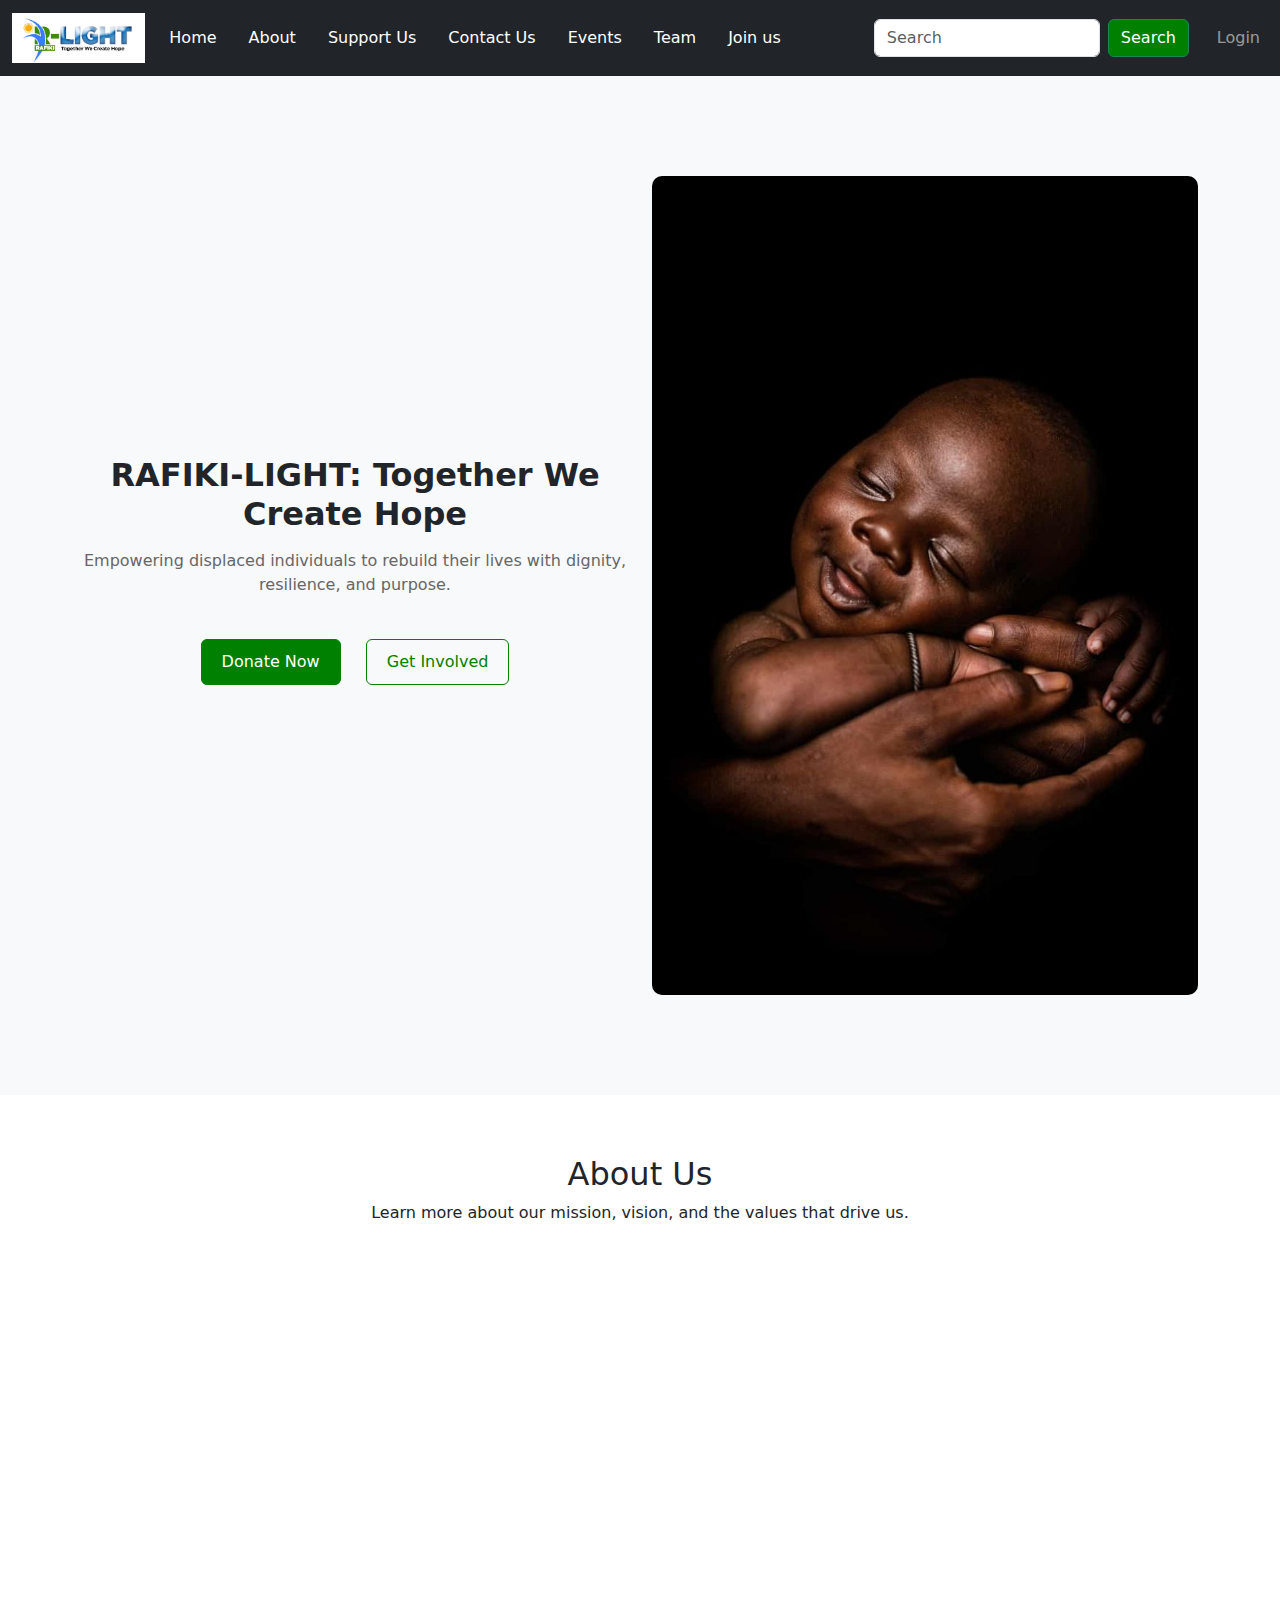
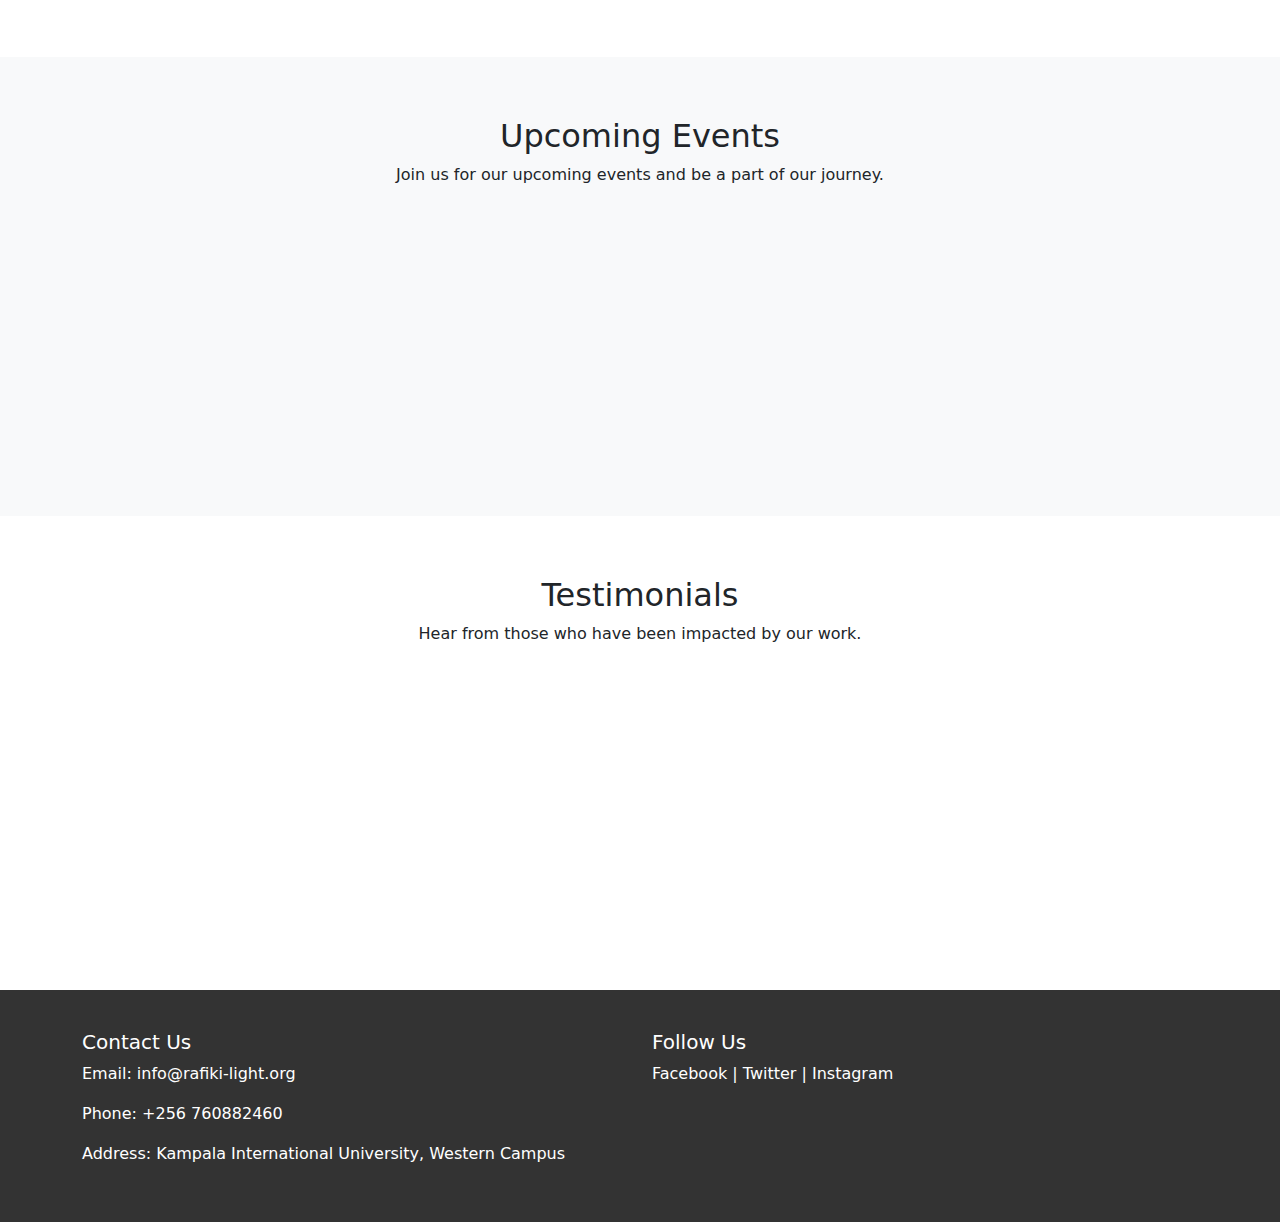
==== commit 57f281c0: "Update index.html" ====
--- a/index.html
+++ b/index.html
@@ -182,55 +182,53 @@
 </head>
 
 <body>
- <!-- Navbar -->
-<nav class="navbar navbar-expand-lg navbar-dark bg-dark">
-  <div class="container-fluid">
-    <a class="navbar-brand" href="#">
-      <img src="images/logo.jpg" alt="Rafiki-Light" style="height: 50px;">
-    </a>
-    <button class="navbar-toggler" type="button" data-bs-toggle="collapse" data-bs-target="#navbarNavDropdown"
-      aria-controls="navbarNavDropdown" aria-expanded="false" aria-label="Toggle navigation">
-      <span class="navbar-toggler-icon"></span>
-    </button>
-    <div class="collapse navbar-collapse" id="navbarNavDropdown">
-      <ul class="navbar-nav me-auto mb-2 mb-lg-0">
-        <li class="nav-item">
-          <a class="nav-link active" aria-current="page" href="index.html">Home</a>
-        </li>
-        <li class="nav-item">
-          <a class="nav-link" aria-current="page" href="pages/about_us.html">About</a>
-        </li>
-        <li class="nav-item">
-          <a class="nav-link" aria-current="page" href="pages/support.html">Support Us</a>
-        </li>
-        <li class="nav-item">
-          <a class="nav-link" aria-current="page" href="pages/contact.html">Contact Us</a>
-        </li>
-        <li class="nav-item">
-          <a class="nav-link" aria-current="page" href="pages/events.html">Events</a>
-        </li>
-        <li class="nav-item">
-          <a class="nav-link" aria-current="page" href="pages/team.html">Team</a>
-        </li>
-        <li class="nav-item">
-          <a class="nav-link" aria-current="page" href="pages/join.html">Join us</a>
-        </li>
-      </ul>
-      <form class="d-flex ms-auto" role="search">
-        <input class="form-control me-2" type="search" placeholder="Search" aria-label="Search">
-        <button class="btn btn-outline-success" type="submit">Search</button>
-      </form>
-      <ul class="navbar-nav ms-3">
-        <li class="nav-item">
-          <a class="nav-link" aria-current="page" href="auth/login.html">
-            <i class="fas fa-sign-in-alt me-1"></i> Login
-          </a>
-        </li>
-      </ul>
-    </div>
-  </div>
-</nav>
-
+<!-- Navbar -->
+  <nav class="navbar navbar-expand-lg navbar-dark bg-dark">
+    <div class="container-fluid">
+      <a class="navbar-brand" href="#">
+        <img src="images/logo.jpg" alt="Rafiki-Light" style="height: 50px;">
+      </a>
+      <button class="navbar-toggler" type="button" data-bs-toggle="collapse" data-bs-target="#navbarNav" aria-controls="navbarNav" aria-expanded="false" aria-label="Toggle navigation">
+        <span class="navbar-toggler-icon"></span>
+      </button>
+      <div class="collapse navbar-collapse" id="navbarNav">
+        <ul class="navbar-nav me-auto mb-2 mb-lg-0">
+          <li class="nav-item">
+            <a class="nav-link active me-3" aria-current="page" href="index.html">Home</a>
+          </li>
+          <li class="nav-item">
+            <a class="nav-link active me-3" aria-current="page" href="pages/about_us.html">About</a>
+          </li>
+          <li class="nav-item">
+            <a class="nav-link active me-3" aria-current="page" href="pages/support.html">Support Us</a>
+          </li>
+          <li class="nav-item">
+            <a class="nav-link active me-3" aria-current="page" href="pages/contact.html">Contact Us</a>
+          </li>
+          <li class="nav-item">
+            <a class="nav-link active me-3" aria-current="page" href="pages/events.html">Events</a>
+          </li>
+          <li class="nav-item">
+            <a class="nav-link active me-3" aria-current="page" href="pages/team.html">Team</a>
+          </li>
+          <li class="nav-item">
+            <a class="nav-link active me-3" aria-current="page" href="pages/join.html">Join us</a>
+          </li>
+        </ul>
+        <form class="d-flex me-3" role="search">
+          <input class="form-control me-2" type="search" placeholder="Search" aria-label="Search">
+          <button class="btn btn-outline-success" type="submit">Search</button>
+        </form>
+        <ul class="navbar-nav">
+          <li class="nav-item">
+            <a class="nav-link" aria-current="page" href="auth/login.html">
+              <i class="fas fa-sign-in-alt me-1"></i> Login
+            </a>
+          </li>
+        </ul>
+      </div>
+    </div>
+  </nav>
   <!-- Hero Section -->
   <section class="hero-section container-fluid">
     <div class="container">
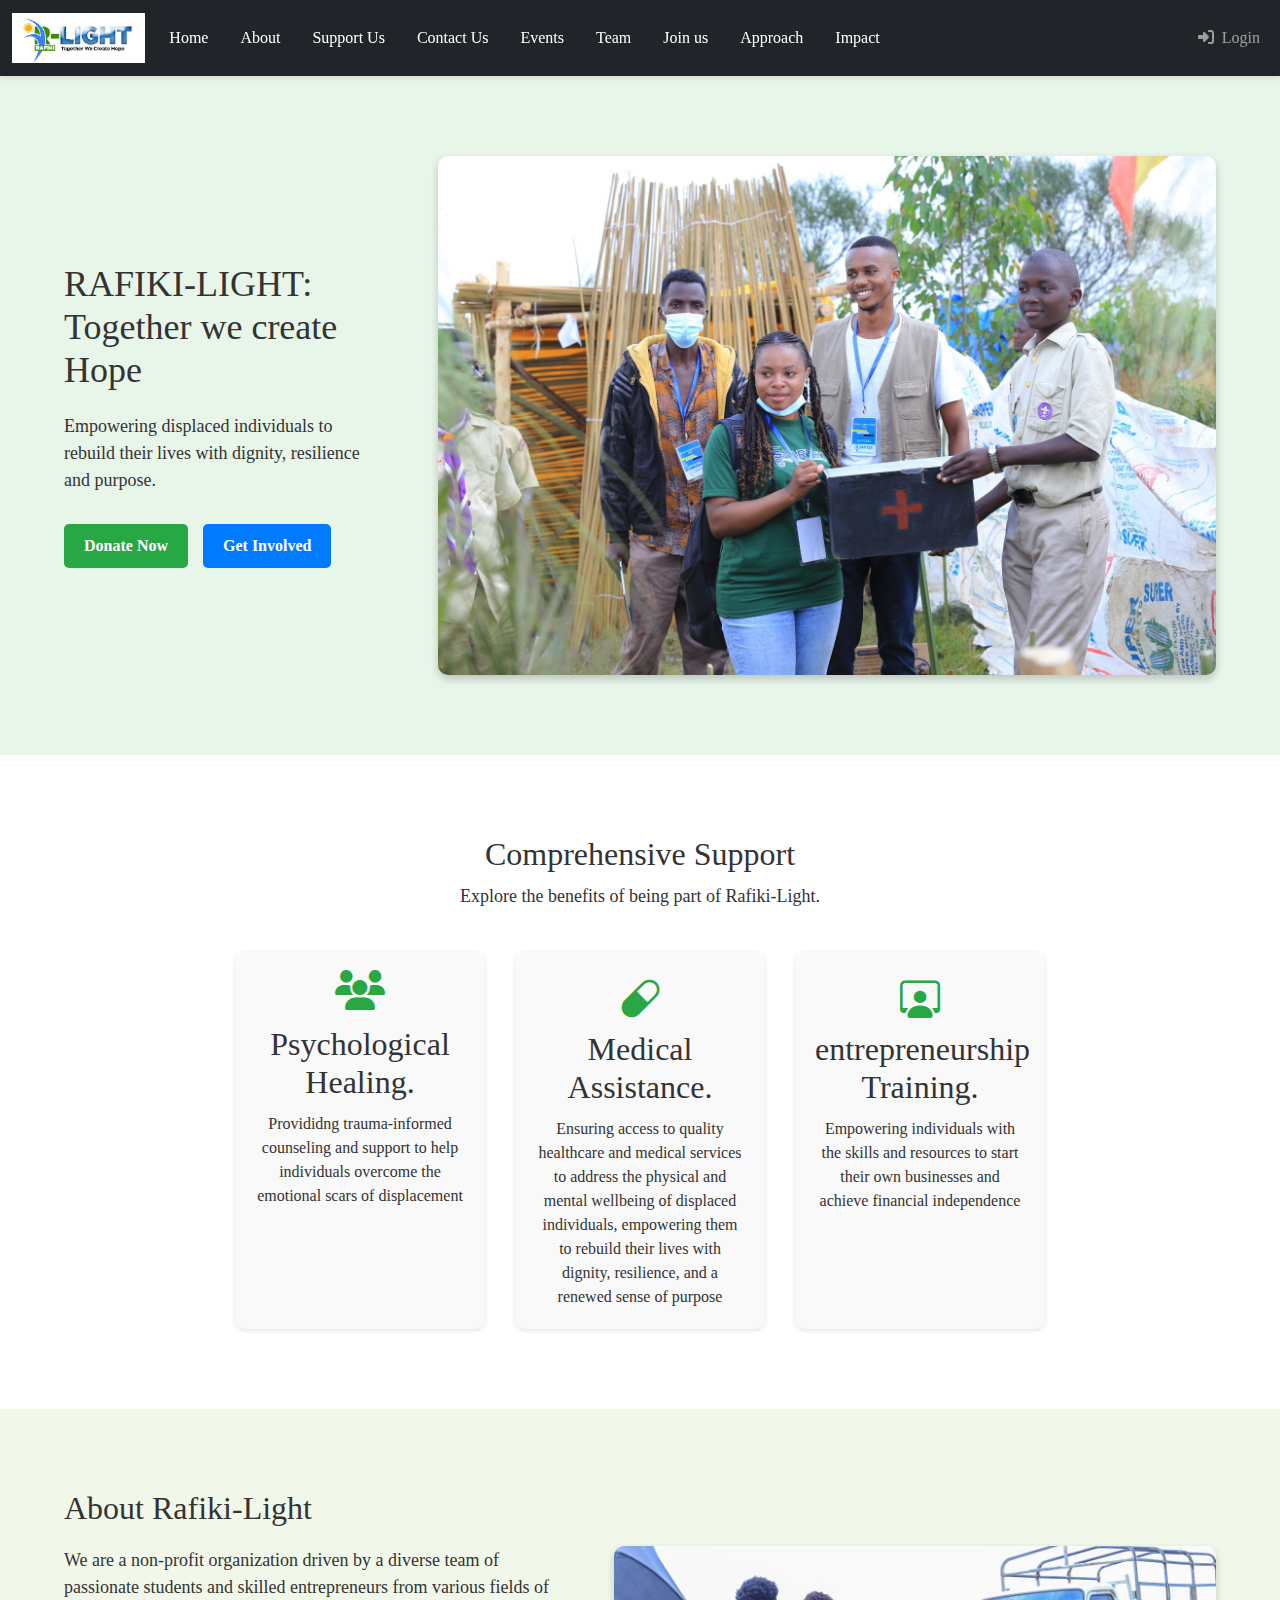
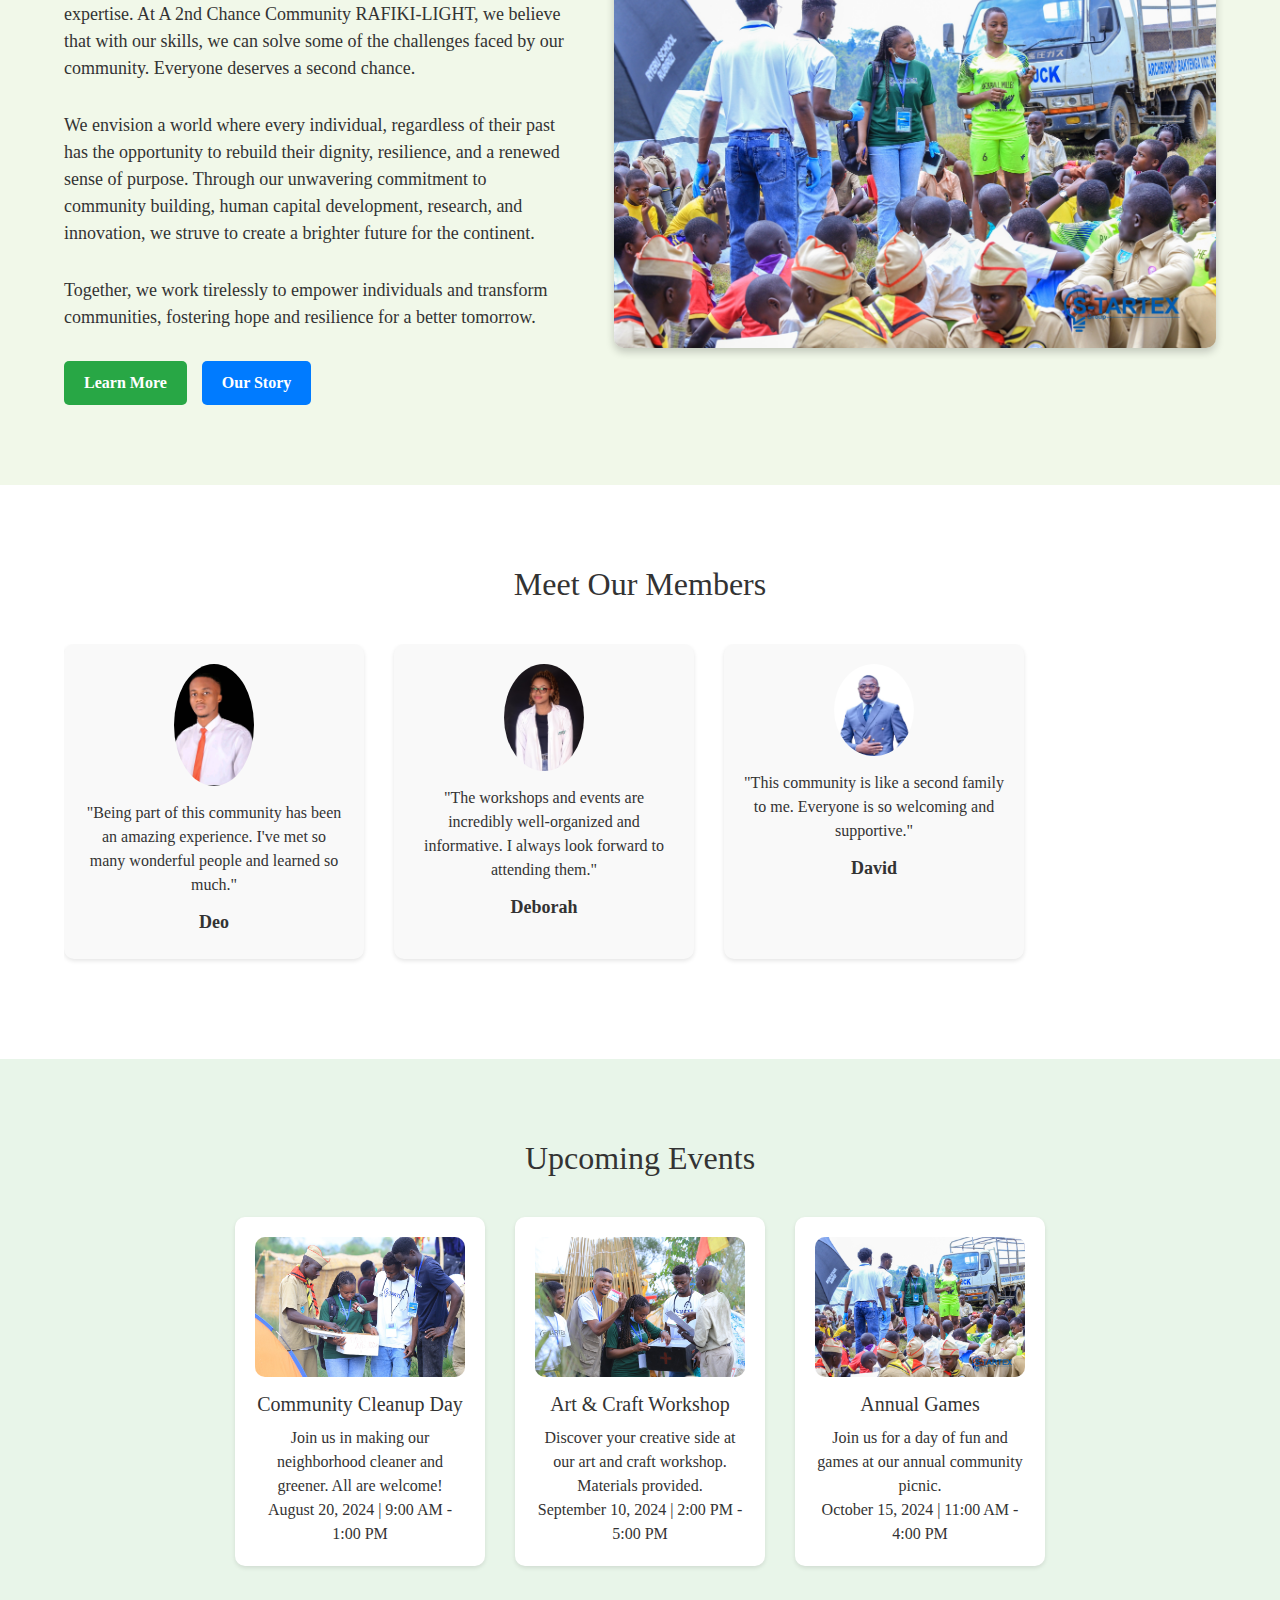
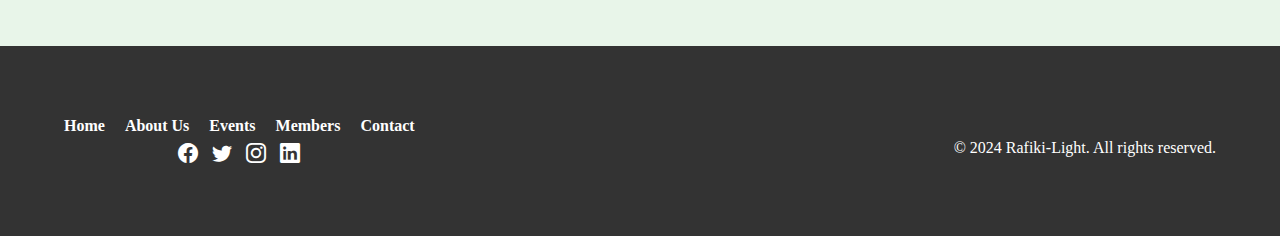
==== commit 4841caf0: "Added the updates" ====
--- a/index.html
+++ b/index.html
@@ -3,6 +3,9 @@
 
 <head>
   <meta charset="UTF-8">
+  <link href="https://cdn.jsdelivr.net/npm/bootstrap@5.3.3/dist/css/bootstrap.min.css" rel="stylesheet" />
+  <link rel="stylesheet" href="https://cdn.jsdelivr.net/npm/bootstrap-icons/font/bootstrap-icons.css" />
+  <link rel="stylesheet" href="https://cdnjs.cloudflare.com/ajax/libs/font-awesome/6.4.0/css/all.min.css" />
   <link href="https://cdn.jsdelivr.net/npm/bootstrap@5.3.3/dist/css/bootstrap.min.css" rel="stylesheet"
     integrity="sha384-QWTKZyjpPEjISv5WaRU9OFeRpok6YctnYmDr5pNlyT2bRjXh0JMhjY6hW+ALEwIH" crossorigin="anonymous">
   <link rel="stylesheet" href="https://cdnjs.cloudflare.com/ajax/libs/font-awesome/6.4.0/css/all.min.css"
@@ -13,176 +16,524 @@
     crossorigin="anonymous" referrerpolicy="no-referrer">
   <meta name="viewport" content="width=device-width, initial-scale=1.0">
   <title>Homepage</title>
-  <link rel="stylesheet" href="css/styles.css">
- <style>
-    .hero-section {
-      display: flex;
-      align-items: center;
-      justify-content: space-between;
-      padding: 100px 0;
-      background-color: #f8f9fa;
-      min-height: 100vh;
-      flex-direction: column;
-      text-align: center;
-    }
-
-    .hero-content {
-      max-width: 90%;
-      margin-bottom: 20px;
-    }
-
-    .hero-content h1 {
-      font-size: 2rem;
-      font-weight: bold;
-      margin-bottom: 1rem;
-    }
-
-    .hero-content p {
-      font-size: 1rem;
-      color: #666;
-      margin-bottom: 2rem;
-    }
-
-    .hero-buttons a {
-      margin: 10px;
-      font-size: 1rem;
-      background-color: green;
-      border-color: green;
-      color: white;
-      display: inline-block;
-      padding: 10px 20px;
-    }
-
-    .hero-buttons a.btn-outline-primary {
-      background-color: transparent;
-      color: green;
-      border-color: green;
-    }
-
-    .hero-buttons a:hover {
-      background-color: darkgreen;
-      border-color: darkgreen;
-      color: white;
-    }
-
-    .hero-image img {
-      max-width: 100%;
-      height: auto;
-      border-radius: 10px;
-    }
-
-    .section {
-      padding: 60px 20px;
-    }
-
-    .section-title {
-      text-align: center;
-      margin-bottom: 40px;
-    }
-
-    .testimonial {
-      background-color: #020d18;
-      padding: 20px;
-      border-radius: 5px;
-      margin-bottom: 20px;
-    }
-
-    .testimonial p {
-      font-size: 1rem;
-      color: #fff;
-    }
-
-    .testimonial h5 {
-      margin-top: 10px;
-      font-weight: bold;
-      color: #fff;
-    }
-
-    .testimonial .position {
-      color: #fff;
-    }
-
-    footer {
-      background-color: #333;
-      color: #fff;
-      padding: 40px 20px;
-    }
-
-    footer a {
-      color: #fff;
-      text-decoration: none;
-    }
-
-    .scroll-fade {
-      opacity: 0;
-      transition: opacity 0.6s ease-in-out;
-    }
-
-    .testimonial:hover {
-      background-color: green;
-      color: #fff;
-    }
-
-    .scroll-fade.show {
-      opacity: 1;
-    }
-
-    .btn {
-      background-color: green;
-      color: #fff;
-    }
-
-    /* Responsive adjustments */
-    @media (max-width: 768px) {
-      .hero-section {
-        padding: 50px 0;
-      }
-
-      .hero-content h1 {
-        font-size: 1.5rem;
-      }
-
-      .hero-content p {
-        font-size: 0.9rem;
-      }
-
-      .hero-buttons a {
-        font-size: 0.9rem;
-        padding: 8px 16px;
-      }
-    }
-
-    @media (max-width: 576px) {
-      .hero-content h1 {
-        font-size: 1.2rem;
-      }
-
-      .hero-content p {
-        font-size: 0.8rem;
-      }
-
-      .hero-buttons a {
-        font-size: 0.8rem;
-        padding: 6px 12px;
-      }
-
-      .testimonial p {
-        font-size: 0.9rem;
-      }
-
-      .section-title h2 {
-        font-size: 1.5rem;
-      }
-
-      footer {
-        padding: 20px;
-      }
-    }
-  </style>
+    <style>
+      /* General Styles */
+body {
+    margin: 0;
+    font-family: 'Arial, sans-serif';
+    background-color: #f0f0f0;
+    color: #333;
+}
+
+.container {
+    width: 90%;
+    max-width: 1200px;
+    margin: 0 auto;
+    padding: 20px 0;
+}
+
+/* Navbar Styles */
+.navbar {
+    background-color: #fff;
+    box-shadow: 0 2px 5px rgba(0, 0, 0, 0.1);
+    position: sticky;
+    top: 0;
+    z-index: 1000;
+}
+
+.navbar .container {
+    display: flex;
+    align-items: center;
+    justify-content: space-between;
+}
+
+.navbar-brand .logo {
+    font-size: 24px;
+    font-weight: bold;
+    text-decoration: none;
+    color: #333;
+}
+
+.navbar-menu ul {
+    list-style: none;
+    margin: 0;
+    padding: 0;
+    display: flex;
+    gap: 20px;
+}
+
+.navbar-menu ul li {
+    margin: 0;
+}
+
+.navbar-menu ul li a {
+    text-decoration: none;
+    color: #333;
+    font-weight: bold;
+    padding: 10px 20px;
+    border-radius: 5px;
+}
+
+.navbar-menu ul li a:hover {
+    background-color: #e0e0e0;
+}
+
+.navbar-extras {
+    display: flex;
+    align-items: center;
+    gap: 15px;
+}
+
+.navbar-extras input[type="text"] {
+    padding: 8px 10px;
+    border: 1px solid #ccc;
+    border-radius: 5px;
+}
+
+.navbar-extras .signin-btn {
+    padding: 8px 15px;
+    background-color: #007bff;
+    color: #fff;
+    border: none;
+    border-radius: 5px;
+    cursor: pointer;
+}
+
+.navbar-extras .signin-btn:hover {
+    background-color: #0056b3;
+}
+
+/* Hero Section */
+.hero {
+    background-color: #e8f5e9;
+    padding: 60px 0;
+    display: flex;
+    align-items: center;
+    justify-content: center;
+}
+
+.hero .container {
+    display: flex;
+    align-items: center;
+    justify-content: space-between;
+    gap: 50px;
+}
+
+.hero-content {
+    max-width: 500px;
+}
+
+.hero-content h1 {
+    font-size: 36px;
+    margin-bottom: 20px;
+}
+
+.hero-content p {
+    font-size: 18px;
+    margin-bottom: 30px;
+}
+
+.hero-buttons {
+    display: flex;
+    gap: 15px;
+}
+
+.hero-buttons .btn-primary,
+.hero-buttons .btn-secondary {
+    padding: 10px 20px;
+    border: none;
+    border-radius: 5px;
+    cursor: pointer;
+    font-size: 16px;
+    font-weight: bold;
+}
+
+.hero-buttons .btn-primary {
+    background-color: #28a745;
+    color: #fff;
+}
+
+.hero-buttons .btn-secondary {
+    background-color: #007bff;
+    color: #fff;
+}
+
+.hero-buttons .btn-primary:hover {
+    background-color: #218838;
+}
+
+.hero-buttons .btn-secondary:hover {
+    background-color: #0056b3;
+}
+
+.hero-image img {
+    max-width: 100%;
+    border-radius: 10px;
+    box-shadow: 0 4px 8px rgba(0, 0, 0, 0.2);
+}
+
+/* Features Section */
+.features {
+    background-color: #fff;
+    padding: 60px 0;
+    text-align: center;
+}
+
+.features h2 {
+    font-size: 32px;
+    margin-bottom: 10px;
+}
+
+.features p {
+    font-size: 18px;
+    margin-bottom: 40px;
+}
+
+.feature-cards {
+    display: flex;
+    justify-content: center;
+    gap: 30px;
+    flex-wrap: wrap;
+}
+
+.feature-card {
+    background-color: #f9f9f9;
+    padding: 20px;
+    border-radius: 10px;
+    box-shadow: 0 2px 4px rgba(0, 0, 0, 0.1);
+    max-width: 250px;
+    text-align: center;
+}
+
+.feature-card i {
+    font-size: 40px;
+    color: #28a745;
+    margin-bottom: 15px;
+}
+
+.feature-card h3 {
+    font-size: 20px;
+    margin-bottom: 10px;
+}
+
+.feature-card p {
+    font-size: 16px;
+    margin-bottom: 0;
+}
+
+/* About Us Section */
+.about-us {
+    background-color: #f1f8e9;
+    padding: 60px 0;
+    display: flex;
+    align-items: center;
+    justify-content: center;
+}
+
+.about-us .container {
+    display: flex;
+    align-items: center;
+    justify-content: space-between;
+    gap: 50px;
+}
+
+.about-content {
+    max-width: 500px;
+}
+
+.about-content h2 {
+    font-size: 32px;
+    margin-bottom: 20px;
+}
+
+.about-content p {
+    font-size: 18px;
+    margin-bottom: 30px;
+}
+
+.about-buttons {
+    display: flex;
+    gap: 15px;
+}
+
+.about-buttons .btn-primary,
+.about-buttons .btn-secondary {
+    padding: 10px 20px;
+    border: none;
+    border-radius: 5px;
+    cursor: pointer;
+    font-size: 16px;
+    font-weight: bold;
+}
+
+.about-buttons .btn-primary {
+    background-color: #28a745;
+    color: #fff;
+}
+
+.about-buttons .btn-secondary {
+    background-color: #007bff;
+    color: #fff;
+}
+
+.about-buttons .btn-primary:hover {
+    background-color: #218838;
+}
+
+.about-buttons .btn-secondary:hover {
+    background-color: #0056b3;
+}
+
+.about-image img {
+    max-width: 100%;
+    border-radius: 10px;
+    box-shadow: 0 4px 8px rgba(0, 0, 0, 0.2);
+}
+
+/* Testimonials Section */
+.testimonials {
+    background-color: #fff;
+    padding: 60px 0;
+    text-align: center;
+}
+
+.testimonials h2 {
+    font-size: 32px;
+    margin-bottom: 40px;
+}
+
+.testimonial-carousel {
+    display: flex;
+    gap: 30px;
+    overflow-x: auto;
+    scroll-snap-type: x mandatory;
+    padding-bottom: 20px;
+}
+
+.testimonial-card {
+    background-color: #f9f9f9;
+    padding: 20px;
+    border-radius: 10px;
+    box-shadow: 0 2px 4px rgba(0, 0, 0, 0.1);
+    max-width: 300px;
+    scroll-snap-align: center;
+}
+
+.testimonial-card img {
+    max-width: 80px;
+    border-radius: 50%;
+    margin-bottom: 15px;
+}
+
+.testimonial-card p {
+    font-size: 16px;
+    margin-bottom: 15px;
+}
+
+.testimonial-card h4 {
+    font-size: 18px;
+    font-weight: bold;
+    margin-bottom: 5px;
+}
+
+.testimonial-card span {
+    font-size: 14px;
+    color: #888;
+}
+
+/* Events Section */
+.events {
+    background-color: #e8f5e9;
+    padding: 60px 0;
+    text-align: center;
+}
+
+.events h2 {
+    font-size: 32px;
+    margin-bottom: 40px;
+}
+
+.event-cards {
+    display: flex;
+    justify-content: center;
+    gap: 30px;
+    flex-wrap: wrap;
+}
+
+.event-card {
+    background-color: #fff;
+    padding: 20px;
+    border-radius: 10px;
+    box-shadow: 0 2px 4px rgba(0, 0, 0, 0.1);
+    max-width: 250px;
+    text-align: center;
+}
+
+.event-card img {
+    max-width: 100%;
+    border-radius: 10px;
+    margin-bottom: 15px;
+}
+
+.event-card h3 {
+    font-size: 20px;
+    margin-bottom: 10px;
+}
+
+.event-card p {
+    font-size: 16px;
+    margin-bottom: 0;
+}
+
+/* Members Section */
+.members {
+    background-color: #fff;
+    padding: 60px 0;
+    text-align: center;
+}
+
+.members h2 {
+    font-size: 32px;
+    margin-bottom: 40px;
+}
+
+.member-cards {
+    display: flex;
+    justify-content: center;
+    gap: 30px;
+    flex-wrap: wrap;
+}
+
+.member-card {
+    background-color: #f9f9f9;
+    padding: 20px;
+    border-radius: 10px;
+    box-shadow: 0 2px 4px rgba(0, 0, 0, 0.1);
+    max-width: 250px;
+    text-align: center;
+}
+
+.member-card img {
+    max-width: 100%;
+    border-radius: 10px;
+    margin-bottom: 15px;
+}
+
+.member-card h3 {
+    font-size: 20px;
+    margin-bottom: 10px;
+}
+
+.member-card p {
+    font-size: 16px;
+    margin-bottom: 0;
+}
+
+/* Blog Section */
+.blog {
+    background-color: #f1f8e9;
+    padding: 60px 0;
+    text-align: center;
+}
+
+.blog h2 {
+    font-size: 32px;
+    margin-bottom: 40px;
+}
+
+.blog-cards {
+    display: flex;
+    justify-content: center;
+    gap: 30px;
+    flex-wrap: wrap;
+}
+
+.blog-card {
+    background-color: #fff;
+    padding: 20px;
+    border-radius: 10px;
+    box-shadow: 0 2px 4px rgba(0, 0, 0, 0.1);
+    max-width: 300px;
+    text-align: center;
+}
+
+.blog-card img {
+    max-width: 100%;
+    border-radius: 10px;
+    margin-bottom: 15px;
+}
+
+.blog-card h3 {
+    font-size: 20px;
+    margin-bottom: 10px;
+}
+
+.blog-card p {
+    font-size: 16px;
+    margin-bottom: 0;
+}
+
+/* Footer Styles */
+.footer {
+    background-color: #333;
+    color: #fff;
+    padding: 40px 0;
+    text-align: center;
+}
+
+.footer .container {
+    display: flex;
+    align-items: center;
+    justify-content: space-between;
+    flex-wrap: wrap;
+    gap: 30px;
+}
+
+.footer-logo .logo {
+    font-size: 24px;
+    font-weight: bold;
+    text-decoration: none;
+    color: #fff;
+}
+
+.footer-menu ul {
+    list-style: none;
+    margin: 0;
+    padding: 0;
+    display: flex;
+    gap: 20px;
+}
+
+.footer-menu ul li {
+    margin: 0;
+}
+
+.footer-menu ul li a {
+    text-decoration: none;
+    color: #fff;
+    font-weight: bold;
+}
+
+.footer-social a {
+    font-size: 20px;
+    color: #fff;
+    margin: 0 5px;
+}
+
+.footer-social a:hover {
+    color: #007bff;
+}
+
+.footer-bottom {
+    margin-top: 30px;
+}
+
+
+    </style>
 </head>
 
 <body>
-<!-- Navbar -->
+    <!-- Navbar -->
   <nav class="navbar navbar-expand-lg navbar-dark bg-dark">
     <div class="container-fluid">
       <a class="navbar-brand" href="#">
@@ -214,11 +565,16 @@
           <li class="nav-item">
             <a class="nav-link active me-3" aria-current="page" href="pages/join.html">Join us</a>
           </li>
+
+          <li class="nav-item">
+            <a class="nav-link active me-3" aria-current="page" href="pages/approach.html">Approach</a>
+          </li>
+
+          <li class="nav-item">
+            <a class="nav-link active me-3" aria-current="page" href="pages/impact.html">Impact</a>
+          </li>
         </ul>
-        <form class="d-flex me-3" role="search">
-          <input class="form-control me-2" type="search" placeholder="Search" aria-label="Search">
-          <button class="btn btn-outline-success" type="submit">Search</button>
-        </form>
+       
         <ul class="navbar-nav">
           <li class="nav-item">
             <a class="nav-link" aria-current="page" href="auth/login.html">
@@ -229,133 +585,230 @@
       </div>
     </div>
   </nav>
-  <!-- Hero Section -->
-  <section class="hero-section container-fluid">
-    <div class="container">
-      <div class="row align-items-center">
-        <div class="hero-content col-lg-6">
-          <h1>RAFIKI-LIGHT: Together We Create Hope</h1>
-          <p>Empowering displaced individuals to rebuild their lives with dignity, resilience, and purpose.</p>
-          <div class="hero-buttons">
-            <a href="pages/donate.html" class="btn btn-primary">Donate Now</a>
-            <a href="pages/involve.html" class="btn btn-outline-primary">Get Involved</a>
-          </div>
+
+    <!-- Hero Section -->
+    <section class="hero">
+        <div class="container">
+            <div class="hero-content">
+                <h1>RAFIKI-LIGHT: Together we create Hope</h1>
+                <p>Empowering displaced individuals to rebuild their lives 
+                  with dignity, resilience and purpose.
+                </p>
+                <div class="hero-buttons">
+                    <a href="pages/donate.html"><button class="btn-primary">Donate Now</button></a>
+                    <a href="pages/involve.html"><button class="btn-secondary">Get Involved</button></a>
+                </div>
+            </div>
+            <div class="hero-image">
+                <img src="images/comm1.jpeg" alt="Community Image">
+            </div>
         </div>
-        <div class="hero-image col-lg-6">
-          <img src="images/bg2.jpg" alt="People Smiling">
+    </section>
+
+    <!-- Features Section -->
+    <section class="features">
+        <div class="container">
+            <h2>Comprehensive Support</h2>
+            <p>Explore the benefits of being part of Rafiki-Light.</p>
+            <div class="feature-cards">
+                <div class="feature-card">
+                    <i class="fas fa-users"></i>
+                    <b>
+                      <h2>Psychological Healing.</h2>
+                    </b>
+                    <p>Provididng trauma-informed counseling and support to help individuals
+                      overcome the emotional scars of displacement
+                    </p>
+                </div>
+                
+                <div class="feature-card">
+                  <i class="bi bi-capsule"></i>
+                  <b>
+                    <h2>Medical Assistance.</h2>
+                  </b>
+                  <p>Ensuring access to quality healthcare and medical services to address the physical and mental
+                    wellbeing of displaced individuals, empowering them to rebuild 
+                    their lives with dignity, resilience, and a renewed sense of purpose
+                  </p>
+              </div>
+
+
+                
+              <div class="feature-card">
+                <i class="bi bi-person-workspace"></i>
+                <b>
+                  <h2>entrepreneurship Training.</h2>
+                </b>
+                <p>Empowering individuals with the skills and resources to start their own businesses
+                  and achieve financial independence
+                </p>
+            </div>
+
+            </div>
         </div>
-      </div>
-    </div>
-  </section>
-
-  <!-- About Us Section -->
-  <section class="about-section section">
-    <div class="container">
-      <div class="section-title">
-        <h2>About Us</h2>
-        <p>Learn more about our mission, vision, and the values that drive us.</p>
-      </div>
-      <div class="row">
-        <div class="col-md-6 scroll-fade">
-          <h3>Our Mission</h3>
-          <p>To empower displaced individuals trapped in trauma to rebuild their lives 
-            by providing the necessary support, resources, and opportunities. 
-            We believe in the power of redemption and the potential for transformation in every individual.</p>
+    </section>
+
+    <!-- About Us Section -->
+    <section class="about-us">
+        <div class="container">
+            <div class="about-content">
+                <h2>About Rafiki-Light</h2>
+                <p>We are a non-profit organization driven by a diverse team of passionate students and skilled entrepreneurs
+                  from various fields of expertise. At A 2nd Chance Community RAFIKI-LIGHT, we believe that with our skills, 
+                  we can solve some of the challenges faced by our community. Everyone deserves a second chance.
+
+                </p>
+
+                <p>
+                  We envision a world where every individual, regardless of their past has the opportunity to rebuild their dignity, 
+                  resilience, and a renewed sense of purpose. Through our unwavering commitment  to community building, human capital 
+                  development, research, and innovation, we struve to create a brighter future for the continent.
+
+                </p>
+                <p>
+                  Together, we work tirelessly to empower individuals and transform communities, 
+                  fostering hope and resilience for a better tomorrow.
+                </p>
+                <div class="about-buttons">
+                    <button class="btn-primary">Learn More</button>
+                    <button class="btn-secondary">Our Story</button>
+                </div>
+            </div>
+            <div class="about-image">
+                <img src="images/comm7.jpeg" alt="About Us Image">
+            </div>
         </div>
-        <div class="col-md-6 scroll-fade">
-          <h3>Our Vision</h3>
-          <p>A world where every individual, regardless of their past, 
-            has the opportunity to rebuild their life with dignity, resilience, and a renewed sense of purpose.</p>
+    </section>
+
+    <!-- Featured Members Section -->
+    <section class="testimonials">
+        <div class="container">
+            <h2>Meet Our Members</h2>
+            <div class="testimonial-carousel">
+                <div class="testimonial-card">
+                    <img src="images/deo.jpeg" alt="Member Image">
+                    <p>"Being part of this community has been an amazing experience. I've met so many wonderful people and learned so much."</p>
+                    <h4>Deo</h4>
+                </div>
+                <div class="testimonial-card">
+                    <img src="images/deborah mulumbi.jpeg" alt="Member Image">
+                    <p>"The workshops and events are incredibly well-organized and informative. I always look forward to attending them."</p>
+                    <h4>Deborah</h4>
+                </div>
+                <div class="testimonial-card">
+                    <img src="images/david bereo.jpeg" alt="Member Image">
+                    <p>"This community is like a second family to me. Everyone is so welcoming and supportive."</p>
+                    <h4>David</h4>
+                </div>
+            </div>
         </div>
-
-        <div class="col-md-6 scroll-fade">
-          <h3>Our Impact</h3>
-          <p>Through our community engagement initiatives, we have helped countless individuals overcome 
-            their challenges and build a brighter future.
-            We are committed to offering a second chance to those in need, enabling them to rise above their
-            circumstances and achieve their full potential.
-          </p>
+    </section>
+
+    <!-- Upcoming Events Section -->
+    <section class="events">
+        <div class="container">
+            <h2>Upcoming Events</h2>
+            <div class="event-cards">
+                <div class="event-card">
+                    <img src="images/comm3.jpeg" alt="Event Image">
+                    <div class="event-info">
+                        <h3>Community Cleanup Day</h3>
+                        <p>Join us in making our neighborhood cleaner and greener. All are welcome!</p>
+                        <span>August 20, 2024 | 9:00 AM - 1:00 PM</span>
+                    </div>
+                </div>
+                <div class="event-card">
+                    <img src="images/comm5.jpeg" alt="Event Image">
+                    <div class="event-info">
+                        <h3>Art & Craft Workshop</h3>
+                        <p>Discover your creative side at our art and craft workshop. Materials provided.</p>
+                        <span>September 10, 2024 | 2:00 PM - 5:00 PM</span>
+                    </div>
+                </div>
+                <div class="event-card">
+                    <img src="images/comm7.jpeg" alt="Event Image">
+                    <div class="event-info">
+                        <h3>Annual Games</h3>
+                        <p>Join us for a day of fun and games at our annual community picnic.</p>
+                        <span>October 15, 2024 | 11:00 AM - 4:00 PM</span>
+                    </div>
+                </div>
+            </div>
         </div>
-      </div>
-    </div>
-  </section>
-
-  <!-- Events Section -->
-  <section class="events-section section bg-light">
-    <div class="container">
-      <div class="section-title">
-        <h2>Upcoming Events</h2>
-        <p>Join us for our upcoming events and be a part of our journey.</p>
-      </div>
-      <div class="row">
-        <!-- Example Event -->
-        <div class="col-md-4 scroll-fade">
-          <div class="event">
-            <h4>Charity Gala</h4>
-            <p>Date: March 25, 2024</p>
-            <p>Location: Grand Hall, City Center</p>
-            <p>Description: An evening of celebration and fundraising to support our initiatives. Join us for a night of entertainment, inspiration, and community spirit.</p>
-          </div>
+    </section>
+
+    
+    <!-- Footer Section -->
+    <footer class="footer">
+        <div class="container">
+            <div class="footer-content">
+                
+                <div class="footer-menu">
+                    <ul>
+                        <li><a href="index.html">Home</a></li>
+                        <li><a href="/pages/about_us.html">About Us</a></li>
+                        <li><a href="/pages/events.html">Events</a></li>
+                        <li><a href="/pages/team.html">Members</a></li>
+                        
+                        <li><a href="/pages/contact.html">Contact</a></li>
+                    </ul>
+                </div>
+                <div class="footer-social">
+                    <a href="https://www.facebook.com/"><i class="bi bi-facebook"></i></a>
+                    <a href="https://www.twitter.com/rafiki4262024/"><i class="bi bi-twitter"></i></a>
+                    <a href="https://www.instagram.com/rafikilight/"><i class="bi bi-instagram"></i></i></a>
+                    <a href="https://www.linkedin.com/company/rafiki-light/about/"><i class="bi bi-linkedin"></i></a>
+                </div>
+            </div>
+            <div class="footer-bottom">
+                <p>&copy; 2024 Rafiki-Light. All rights reserved.</p>
+            </div>
         </div>
-        <!-- Add more events as needed -->
-      </div>
-    </div>
-  </section>
-
-  <!-- Testimonials Section -->
-  <section class="testimonials-section section">
-    <div class="container">
-      <div class="section-title">
-        <h2>Testimonials</h2>
-        <p>Hear from those who have been impacted by our work.</p>
-      </div>
-      <div class="row">
-        <div class="col-md-4 scroll-fade">
-          <div class="testimonial">
-            <p>"Rafiki-Light has given me a new lease on life. The support and resources have been invaluable in helping me rebuild my future."</p>
-            <h5>Jane Doe</h5>
-            <p class="position">Beneficiary</p>
-          </div>
-        </div>
-        <div class="col-md-4 scroll-fade">
-          <div class="testimonial">
-            <p>"Being involved with Rafiki-Light has been a life-changing experience. The impact we make together is truly inspiring."</p>
-            <h5>John Smith</h5>
-            <p class="position">Volunteer</p>
-          </div>
-        </div>
-        <div class="col-md-4 scroll-fade">
-          <div class="testimonial">
-            <p>"I am proud to support Rafiki-Light. Their dedication to empowering individuals in need is making a real difference."</p>
-            <h5>Emily Johnson</h5>
-            <p class="position">Donor</p>
-          </div>
-        </div>
-      </div>
-    </div>
-  </section>
-
-  <!-- Footer -->
-  <footer>
-    <div class="container">
-      <div class="row">
-        <div class="col-md-6">
-          <h5>Contact Us</h5>
-          <p>Email: info@rafiki-light.org</p>
-          <p>Phone: +256 760882460</p>
-          <p>Address: Kampala International University, Western Campus</p>
-        </div>
-        <div class="col-md-6">
-          <h5>Follow Us</h5>
-          <a href="https://m.facebook.com/">Facebook</a> | <a href="https://twitter.com/rafik4262024">Twitter</a> | <a href="https://www.instagram.com/rafikilight/">Instagram</a>
-        </div>
-      </div>
-    </div>
-  </footer>
-
-  <script src="https://cdn.jsdelivr.net/npm/@popperjs/core@2.11.6/dist/umd/popper.min.js" integrity="sha384-oBqDVmMz4fnFO9FDih9r78ZV4z0k3n4CllU4lU4hWv5r7xUro1Or7I4A0ry+qWZ1" crossorigin="anonymous"></script>
-  <script src="https://cdn.jsdelivr.net/npm/bootstrap@5.3.3/dist/js/bootstrap.min.js" integrity="sha384-Oe28S1i4eTXQs+5K8oH03l9fh5DJ0gO9jwZB9F3ziOYwi4H0n6pLkUR4dSuM5aaO" crossorigin="anonymous"></script>
-  <script src="js/scripts.js"></script>
+    </footer>
+
+    <!-- Optional JavaScript -->
+    <script>
+      // Toggle Navigation Menu on Mobile Devices
+const menuToggle = document.querySelector('.navbar-menu-toggle');
+const navbarMenu = document.querySelector('.navbar-menu');
+
+menuToggle.addEventListener('click', () => {
+    navbarMenu.classList.toggle('active');
+});
+
+// Smooth Scrolling for Navigation Links
+const links = document.querySelectorAll('.navbar-menu a, .footer-menu a');
+
+for (const link of links) {
+    link.addEventListener('click', (e) => {
+        if (link.hash !== "") {
+            e.preventDefault();
+            const hash = link.hash;
+
+            document.querySelector(hash).scrollIntoView({
+                behavior: 'smooth',
+                block: 'start',
+            });
+
+            // Close menu on mobile devices after clicking
+            if (navbarMenu.classList.contains('active')) {
+                navbarMenu.classList.remove('active');
+            }
+        }
+    });
+}
+
+// Scroll Event for Sticky Navbar
+window.addEventListener('scroll', () => {
+    const navbar = document.querySelector('.navbar');
+    if (window.scrollY > 100) {
+        navbar.classList.add('scrolled');
+    } else {
+        navbar.classList.remove('scrolled');
+    }
+});
+
+    </script>
 </body>
 
 </html>
